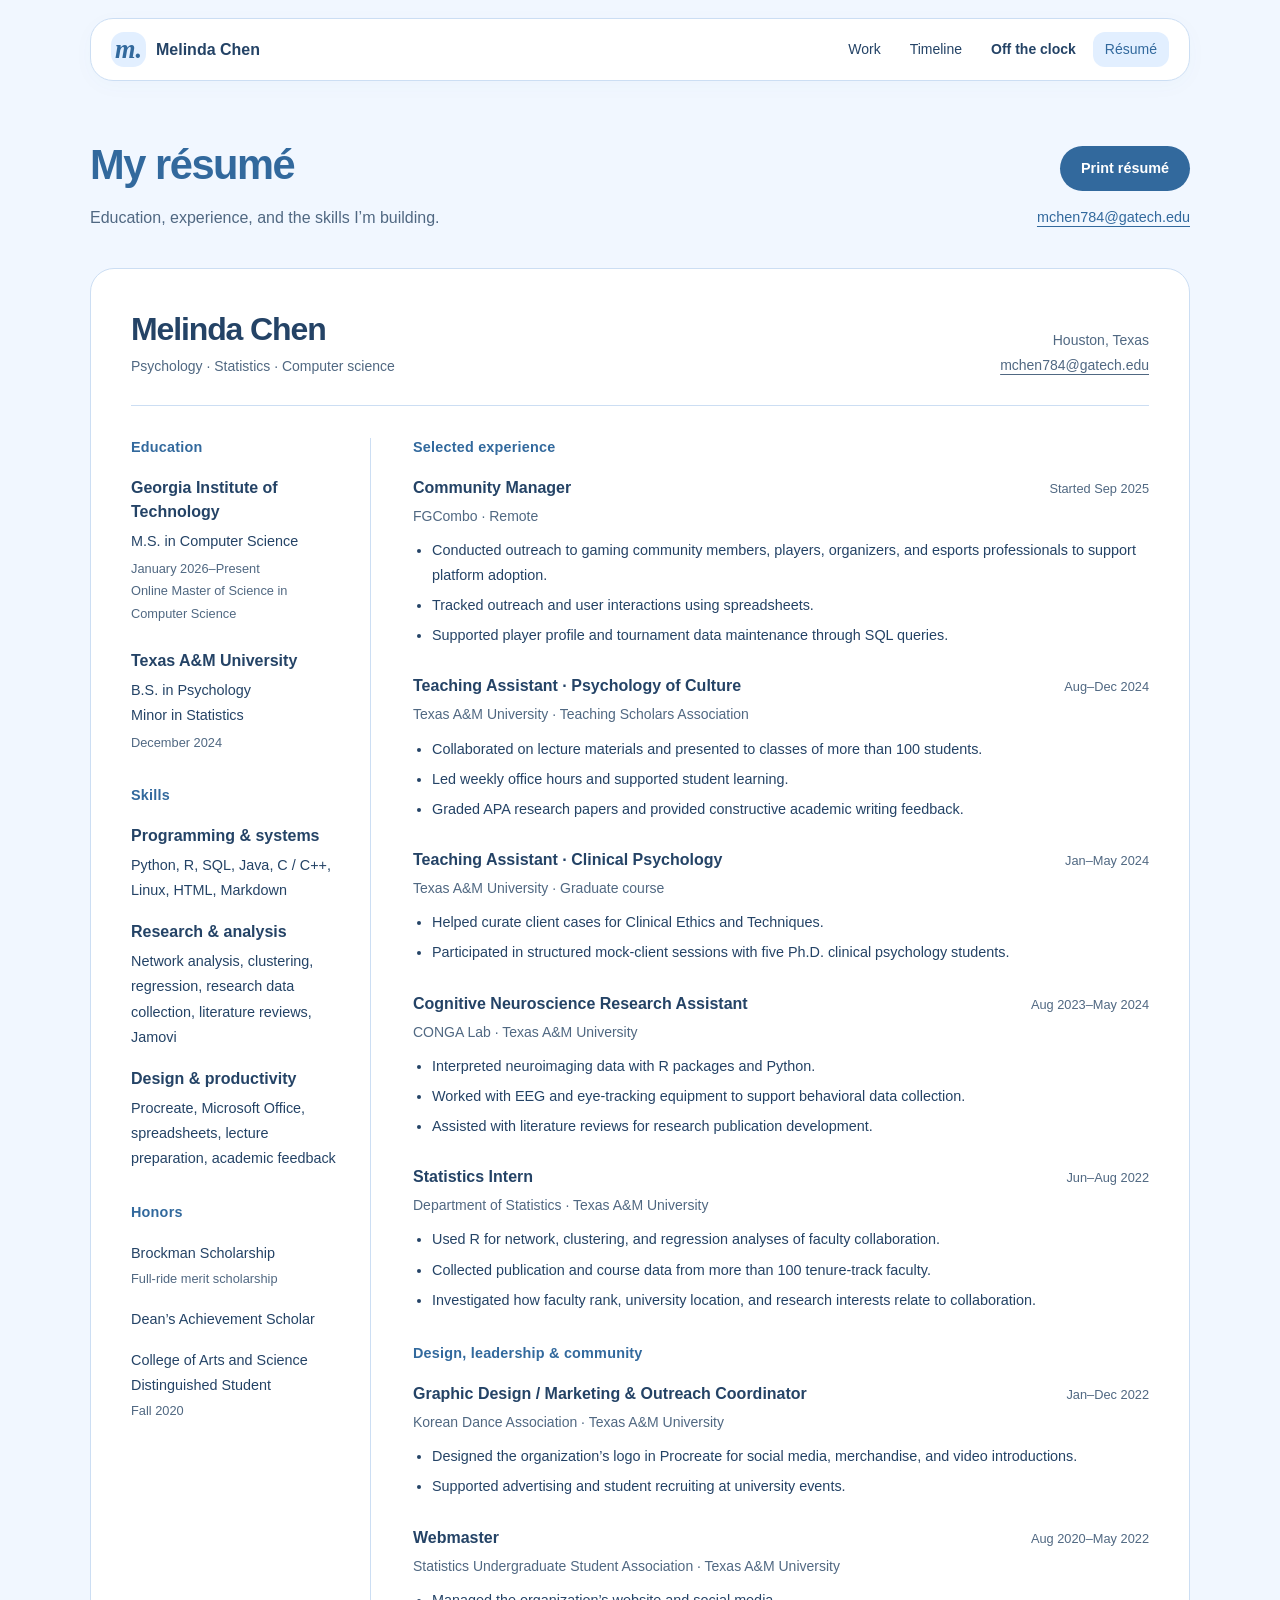
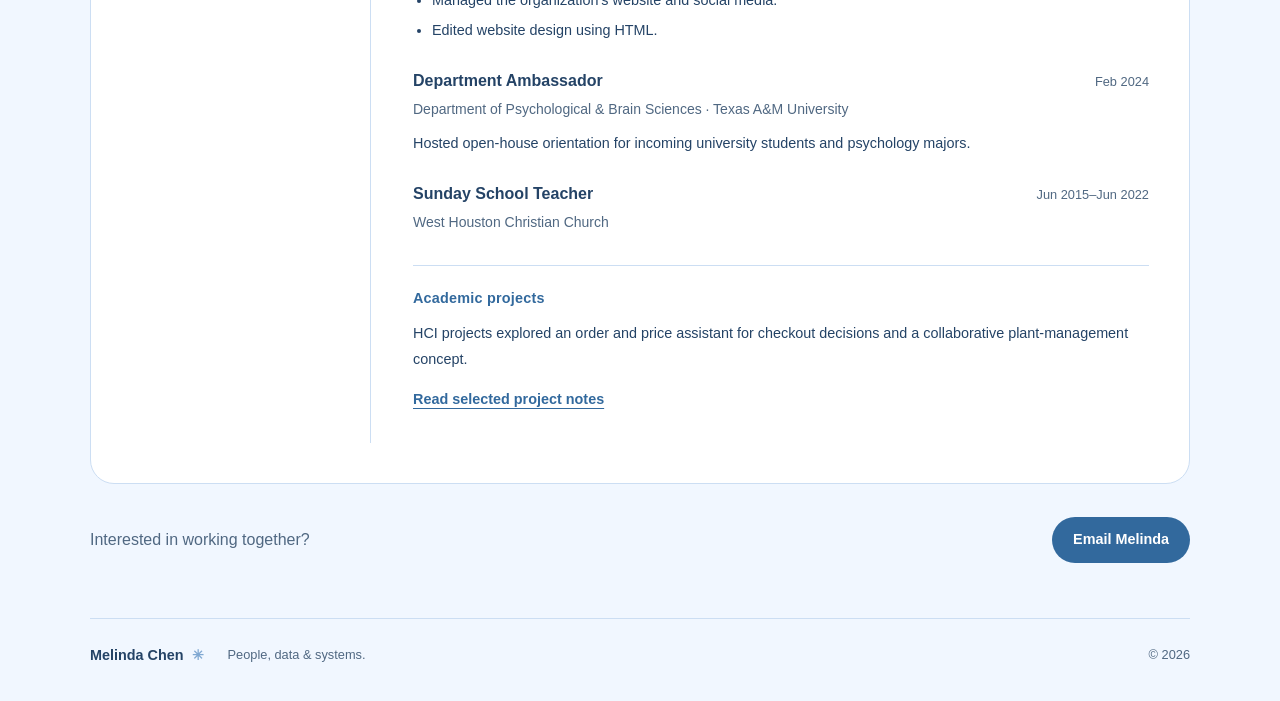
==== resume.html @ 86ce2ae4 "initial site design - resume, timeline, slideshow" ====
<!doctype html>
<html lang="en">
<head>
  <meta charset="utf-8">
  <meta name="viewport" content="width=device-width, initial-scale=1">
  <meta name="theme-color" content="#f1f7ff">
  <title>Résumé — Melinda Chen</title>
  <meta name="description" content="Education, skills, research, teaching, community, and design experience from Melinda Chen.">
  <meta property="og:title" content="Résumé — Melinda Chen">
  <meta property="og:description" content="Education, skills, research, teaching, community, and design experience from Melinda Chen.">
  <meta property="og:type" content="website">
  <link rel="icon" type="image/svg+xml" href="data:image/svg+xml,%3Csvg xmlns='http://www.w3.org/2000/svg' viewBox='0 0 64 64'%3E%3Crect width='64' height='64' rx='32' fill='%234f83bd'/%3E%3Cpath d='M15 44V20h5l12 17 12-17h5v24h-6V30L32 46 21 30v14z' fill='%23ffffff'/%3E%3C/svg%3E">
  <link rel="stylesheet" href="styles.css">
</head>
<body class="page-resume">
<a class="skip-link" href="#main">Skip to content</a>
<header class="site-header wrap"><a class="wordmark" href="index.html" aria-label="Melinda Chen, home"><span class="monogram" aria-hidden="true">m.</span><span>Melinda Chen</span></a><nav aria-label="Main navigation"><a href="index.html#work">Work</a><a href="index.html#timeline">Timeline</a><a href="index.html#off-the-clock">Off the clock</a><a href="resume.html" aria-current="page">Résumé</a></nav></header>
<main id="main">
<section class="page-intro wrap resume-intro" aria-labelledby="resume-title"><div><h1 id="resume-title">My résumé</h1><p class="page-description">Education, experience, and the skills I’m building.</p></div><div class="page-actions"><button type="button" class="button primary" data-print-resume>Print résumé</button><a class="text-link" href="mailto:mchen784@gatech.edu">mchen784@gatech.edu</a></div></section>
<div class="wrap resume-sheet"><header class="resume-document-heading"><div><h2>Melinda Chen</h2><p>Psychology · Statistics · Computer science</p></div><p>Houston, Texas<br><a href="mailto:mchen784@gatech.edu">mchen784@gatech.edu</a></p></header>
<div class="resume-grid"><aside class="resume-sidebar" aria-label="Education and qualifications">
<section aria-labelledby="resume-education"><h3 id="resume-education">Education</h3><div class="resume-school"><h4>Georgia Institute of Technology</h4><p>M.S. in Computer Science</p><p class="resume-muted">January 2026–Present<br>Online Master of Science in Computer Science</p></div><div class="resume-school"><h4>Texas A&amp;M University</h4><p>B.S. in Psychology<br>Minor in Statistics</p><p class="resume-muted">December 2024</p></div></section>
<section aria-labelledby="resume-skills"><h3 id="resume-skills">Skills</h3><h4>Programming &amp; systems</h4><p>Python, R, SQL, Java, C / C++, Linux, HTML, Markdown</p><h4>Research &amp; analysis</h4><p>Network analysis, clustering, regression, research data collection, literature reviews, Jamovi</p><h4>Design &amp; productivity</h4><p>Procreate, Microsoft Office, spreadsheets, lecture preparation, academic feedback</p></section>
<section aria-labelledby="resume-honors"><h3 id="resume-honors">Honors</h3><ul class="resume-plain-list"><li>Brockman Scholarship<span>Full-ride merit scholarship</span></li><li>Dean’s Achievement Scholar</li><li>College of Arts and Science Distinguished Student<span>Fall 2020</span></li></ul></section>
</aside><div class="resume-main">
<section aria-labelledby="resume-experience"><h3 id="resume-experience">Selected experience</h3>
<article class="resume-job"><div class="resume-job-heading"><h4>Community Manager</h4><span>Started Sep 2025</span></div><p class="resume-organization">FGCombo · Remote</p><ul><li>Conducted outreach to gaming community members, players, organizers, and esports professionals to support platform adoption.</li><li>Tracked outreach and user interactions using spreadsheets.</li><li>Supported player profile and tournament data maintenance through SQL queries.</li></ul></article>
<article class="resume-job"><div class="resume-job-heading"><h4>Teaching Assistant · Psychology of Culture</h4><span>Aug–Dec 2024</span></div><p class="resume-organization">Texas A&amp;M University · Teaching Scholars Association</p><ul><li>Collaborated on lecture materials and presented to classes of more than 100 students.</li><li>Led weekly office hours and supported student learning.</li><li>Graded APA research papers and provided constructive academic writing feedback.</li></ul></article>
<article class="resume-job"><div class="resume-job-heading"><h4>Teaching Assistant · Clinical Psychology</h4><span>Jan–May 2024</span></div><p class="resume-organization">Texas A&amp;M University · Graduate course</p><ul><li>Helped curate client cases for Clinical Ethics and Techniques.</li><li>Participated in structured mock-client sessions with five Ph.D. clinical psychology students.</li></ul></article>
<article class="resume-job"><div class="resume-job-heading"><h4>Cognitive Neuroscience Research Assistant</h4><span>Aug 2023–May 2024</span></div><p class="resume-organization">CONGA Lab · Texas A&amp;M University</p><ul><li>Interpreted neuroimaging data with R packages and Python.</li><li>Worked with EEG and eye-tracking equipment to support behavioral data collection.</li><li>Assisted with literature reviews for research publication development.</li></ul></article>
<article class="resume-job"><div class="resume-job-heading"><h4>Statistics Intern</h4><span>Jun–Aug 2022</span></div><p class="resume-organization">Department of Statistics · Texas A&amp;M University</p><ul><li>Used R for network, clustering, and regression analyses of faculty collaboration.</li><li>Collected publication and course data from more than 100 tenure-track faculty.</li><li>Investigated how faculty rank, university location, and research interests relate to collaboration.</li></ul></article>
</section>
<section aria-labelledby="resume-leadership"><h3 id="resume-leadership">Design, leadership &amp; community</h3>
<article class="resume-job"><div class="resume-job-heading"><h4>Graphic Design / Marketing &amp; Outreach Coordinator</h4><span>Jan–Dec 2022</span></div><p class="resume-organization">Korean Dance Association · Texas A&amp;M University</p><ul><li>Designed the organization’s logo in Procreate for social media, merchandise, and video introductions.</li><li>Supported advertising and student recruiting at university events.</li></ul></article>
<article class="resume-job"><div class="resume-job-heading"><h4>Webmaster</h4><span>Aug 2020–May 2022</span></div><p class="resume-organization">Statistics Undergraduate Student Association · Texas A&amp;M University</p><ul><li>Managed the organization’s website and social media.</li><li>Edited website design using HTML.</li></ul></article>
<article class="resume-job"><div class="resume-job-heading"><h4>Department Ambassador</h4><span>Feb 2024</span></div><p class="resume-organization">Department of Psychological &amp; Brain Sciences · Texas A&amp;M University</p><p>Hosted open-house orientation for incoming university students and psychology majors.</p></article>
<article class="resume-job"><div class="resume-job-heading"><h4>Sunday School Teacher</h4><span>Jun 2015–Jun 2022</span></div><p class="resume-organization">West Houston Christian Church</p></article>
</section>
<section class="resume-project-reference" aria-labelledby="resume-projects"><h3 id="resume-projects">Academic projects</h3><p>HCI projects explored an order and price assistant for checkout decisions and a collaborative plant-management concept.</p><a class="text-link" href="index.html#work">Read selected project notes</a></section>
</div></div></div>
<section class="page-bottom wrap"><p>Interested in working together?</p><a class="button primary" href="mailto:mchen784@gatech.edu">Email Melinda</a></section>
</main>
<footer class="site-footer wrap"><a class="footer-name" href="index.html">Melinda Chen<span aria-hidden="true"> ✳</span></a><p>People, data &amp; systems.</p><span>© 2026</span></footer>
<script src="site.js" defer></script>
</body>
</html>
---- styles.css ----
@charset "UTF-8";
:root{--paper:#f1f7ff;--white:#ffffff;--ink:#244366;--muted:#506882;--blue:#32699d;--blue-dark:#22527e;--soft:#e2efff;--line:#ccdef3;--serif:Georgia,'Times New Roman',serif;--sans:'Avenir Next','Trebuchet MS',Arial,sans-serif}
*{box-sizing:border-box}html{scroll-behavior:smooth;scroll-padding-top:110px}body{margin:0;background:var(--paper);color:var(--ink);font-family:var(--sans);font-size:1rem;line-height:1.7}a{color:inherit;text-decoration:none}button{font:inherit;color:inherit}a,button,summary{-webkit-tap-highlight-color:transparent}a:focus-visible,button:focus-visible,summary:focus-visible{outline:3px solid #32699d;outline-offset:5px}::selection{background:#cce2ff;color:#244366}h1,h2,h3,h4,p{margin-top:0}h1,h2,h3,h4{line-height:1.25}h1,h2{letter-spacing:-.035em}h2{font-size:2rem;font-weight:600;margin-bottom:0}h3{font-size:1.15rem}.wrap{max-width:1100px;width:calc(100% - 80px);margin-inline:auto}[hidden]{display:none!important}.sr-only{position:absolute;width:1px;height:1px;padding:0;margin:-1px;overflow:hidden;clip:rect(0,0,0,0);white-space:nowrap;border:0}.skip-link{position:absolute;top:-100px;left:1rem;background:var(--blue);color:white;padding:12px 18px;border-radius:12px;z-index:60}.skip-link:focus{top:10px}
.site-header{position:sticky;top:12px;z-index:30;margin-top:18px;display:flex;align-items:center;justify-content:space-between;gap:22px;background:var(--white);border:1px solid var(--line);border-radius:23px;padding:13px 20px;box-shadow:0 5px 22px #35659b07}.wordmark{display:flex;align-items:center;gap:10px;font-size:1rem;font-weight:600;white-space:nowrap}.monogram{display:grid;place-items:center;width:35px;height:35px;border-radius:13px;background:var(--soft);color:var(--blue);font-family:var(--serif);font-style:italic;font-size:1.65rem;line-height:1}.site-header nav{display:flex;align-items:center;gap:5px;flex-wrap:wrap}.site-header nav a{font-size:.875rem;padding:7px 12px;border-radius:12px;line-height:1.5}.site-header nav a:hover,.site-header nav a[aria-current='page']{background:var(--soft);color:var(--blue)}.site-header nav a[href$='#off-the-clock']{font-weight:600}
.hero{display:grid;grid-template-columns:1fr 1fr;gap:70px;align-items:center;padding-block:64px 58px}.eyebrow{font-size:.8rem;color:var(--blue);font-weight:600;letter-spacing:.04em;margin-bottom:20px}.intro-kicker{display:inline-block;background:var(--soft);border-radius:50px;padding:7px 14px}.hero h1{font-size:clamp(3.2rem,5.2vw,4.8rem);font-weight:600;line-height:1.12;margin-bottom:24px}.hero h1 em{font-family:var(--serif);font-weight:400;font-size:1.07em;color:var(--blue)}.hero-intro{max-width:470px;font-size:1.05rem;color:var(--muted);line-height:1.8;margin-bottom:27px}.button{display:inline-block;border:0;border-radius:50px;padding:12px 21px;line-height:1.5;font-size:.9rem;font-weight:600;cursor:pointer;transition:background .18s,transform .18s}.primary{background:var(--blue);color:white}.primary:hover{background:var(--blue-dark);transform:translateY(-1px)}.secondary{color:var(--blue);background:var(--white);border:1px solid var(--line);margin-left:9px}.secondary:hover{background:var(--soft)}.hero-meta{display:flex;gap:12px;flex-wrap:wrap;color:var(--muted);font-size:.8rem;margin:22px 0 0}.hero-art{margin:0;min-width:0;background:var(--white);border:1px solid var(--line);border-radius:26px;padding:24px 24px 17px;box-shadow:0 9px 24px #3c78ad07}.slideshow-title{font-size:1.8rem;color:var(--blue);font-weight:600;margin:0 0 20px;letter-spacing:-.035em}.slideshow-title::after{content:' ✦';font-size:1.05rem;color:#7da8d7;vertical-align:middle;margin-left:4px}.slide{margin:0}.art-frame{padding:0;background:var(--soft);border-radius:17px;overflow:hidden}.hero-art img{display:block;width:100%;height:auto;aspect-ratio:3/2;object-fit:cover}.slide-description{padding:19px 0 0;min-height:135px}.slide-kicker{color:var(--blue);font-size:.75rem;font-weight:600;letter-spacing:.035em;margin:0 0 5px}.hero-art .slide-title{font-family:var(--sans);font-size:1.25rem;font-weight:600;line-height:1.3;margin:0 0 8px}.slide-body{font-size:.95rem;line-height:1.7;color:var(--muted);margin:0}.slideshow-controls{display:flex;align-items:center;justify-content:space-between;gap:12px;margin-top:15px;padding-top:12px;border-top:1px solid var(--line)}.slide-dots{display:flex;gap:0}.slide-dot{display:grid;place-items:center;width:25px;height:34px;padding:0;border:0;background:transparent;cursor:pointer}.slide-dot::before{content:'';width:7px;height:7px;border-radius:50%;background:#b7cfe9}.slide-dot[aria-current='true']::before{width:10px;height:10px;background:var(--blue)}.slide-counter{color:var(--muted);font-size:.75rem;letter-spacing:.05em;font-variant-numeric:tabular-nums;white-space:nowrap}.slide-navigation{display:flex;gap:5px}.slide-navigation button{background:var(--soft);color:var(--blue);border:0;border-radius:50px;padding:8px 12px;font-size:.8rem;line-height:1.5;cursor:pointer}.slide-navigation button:hover{background:#d4e8ff}.slideshow-playback{text-align:right;margin-top:6px}.play-button{background:transparent;border:0;padding:7px 0;color:var(--muted);font-size:.75rem;cursor:pointer;text-decoration:underline;text-underline-offset:4px}.play-button:hover{color:var(--blue)}.slideshow-no-script{font-size:.875rem;color:var(--muted);margin:10px 0}
.section-heading{display:flex;justify-content:space-between;align-items:baseline;gap:25px;margin-bottom:27px}.section-heading>p{margin:0;color:var(--muted);font-size:.9rem}.work-section{padding-block:45px 66px;border-top:1px solid var(--line)}.project-grid{display:grid;grid-template-columns:repeat(3,minmax(0,1fr));gap:18px;align-items:start}.project{padding:23px;background:var(--white);border:1px solid var(--line);border-radius:21px;min-width:0}.project-top{display:flex;justify-content:space-between;align-items:center;gap:12px;margin-bottom:20px}.project-number{display:grid;place-items:center;min-width:32px;height:32px;color:var(--blue);background:var(--soft);border-radius:11px;font-size:.8rem;font-weight:600}.project-type{font-size:.75rem;color:var(--muted);line-height:1.5;text-align:right}.project h3{font-size:1.25rem;font-weight:600;margin-bottom:14px}.project-description{font-size:.95rem;color:var(--muted);line-height:1.75;margin-bottom:20px}.project-details{border-top:1px solid var(--line)}.project-details summary{display:flex;justify-content:space-between;align-items:center;gap:14px;list-style:none;cursor:pointer;font-size:.875rem;font-weight:600;color:var(--blue);padding-top:14px;line-height:1.5}.project-details summary::-webkit-details-marker{display:none}.project-details summary::after{content:'+';font-size:1.3rem;font-weight:400}.project-details[open] summary::after{content:'−'}.detail-content{padding-top:23px}.detail-content h4{font-size:.875rem;margin:0 0 7px}.detail-content p{font-size:.9rem;color:var(--muted);line-height:1.75;margin-bottom:19px}.detail-content .project-scope{font-size:.8rem;padding-top:13px;border-top:1px solid var(--line);margin-bottom:0}
.experience-section{padding-block:40px 60px}.work-timeline{list-style:none;margin:0;padding:0}.timeline-entry{display:grid;grid-template-columns:158px minmax(0,1fr);gap:35px;position:relative;padding-bottom:19px}.timeline-period{padding-top:16px}.timeline-year{display:inline-block;color:var(--blue);background:#dfedff;border-radius:50px;font-size:1rem;font-weight:600;line-height:1.5;padding:4px 14px}.timeline-period p{color:var(--muted);font-size:.8rem;line-height:1.7;margin:10px 0 0;max-width:150px}.timeline-role{position:relative;background:var(--white);border:1px solid var(--line);border-radius:18px;padding:20px 24px}.timeline-role::before{content:'';position:absolute;left:-19px;top:-1px;bottom:-20px;width:1px;background:#c7daf2}.timeline-role::after{content:'';position:absolute;left:-23px;top:27px;width:9px;height:9px;border-radius:50%;background:#6e9ed0;border:2px solid var(--paper)}.timeline-entry:last-child .timeline-role::before{bottom:calc(100% - 32px)}.timeline-role h3{font-size:1rem;font-weight:600;margin-bottom:5px}.timeline-organization{font-size:.8rem;color:var(--blue);margin-bottom:11px}.timeline-role>p:last-child{font-size:.95rem;color:var(--muted);line-height:1.7;margin:0;max-width:750px}
.contact-section{padding-block:30px 65px}.contact-grid{display:grid;grid-template-columns:1fr 1.5fr;gap:40px;background:var(--soft);border-radius:24px;padding:31px 35px}.contact-grid h2{color:var(--blue);font-size:1.8rem}.contact-grid>div>p{font-size:1rem;color:var(--muted);line-height:1.8;margin-bottom:20px}.email-text{display:block;color:var(--muted);font-size:.875rem;margin-top:13px;text-decoration:underline;text-underline-offset:4px}.email-text:hover{color:var(--blue)}.site-footer{display:flex;align-items:center;gap:24px;padding-block:24px 34px;border-top:1px solid var(--line);font-size:.8rem;color:var(--muted)}.footer-name{font-weight:600;color:var(--ink);font-size:.9rem}.footer-name span{color:#80a8d2;padding-left:4px}.site-footer p{margin:0;flex:1}.text-link{display:inline-block;font-size:.9rem;font-weight:600;color:var(--blue);text-decoration:underline;text-underline-offset:4px;margin-top:15px}.text-link:hover{color:var(--blue-dark)}
.page-intro{display:grid;grid-template-columns:1.2fr 1fr;align-items:end;gap:40px;padding-block:58px 35px}.page-intro h1{font-size:2.6rem;color:var(--blue);font-weight:600;margin-bottom:13px}.page-description{color:var(--muted);font-size:1rem;line-height:1.8;margin:0}.page-actions{text-align:right;justify-self:end;padding-bottom:3px}.page-actions .text-link{display:block;font-weight:400;margin-top:14px}.resume-sheet{padding:40px;background:var(--white);border:1px solid var(--line);border-radius:24px}.resume-document-heading{display:flex;align-items:end;justify-content:space-between;gap:30px;border-bottom:1px solid var(--line);padding-bottom:26px;margin-bottom:32px}.resume-document-heading h2{font-size:2rem;margin-bottom:6px}.resume-document-heading p{font-size:.875rem;color:var(--muted);margin:0}.resume-document-heading>p{text-align:right;line-height:1.8}.resume-document-heading a{text-decoration:underline;text-underline-offset:4px}.resume-grid{display:grid;grid-template-columns:240px minmax(0,1fr);gap:42px}.resume-grid section{margin-bottom:31px}.resume-grid h3{color:var(--blue);font-size:.9rem;font-weight:600;letter-spacing:.015em;margin-bottom:20px}.resume-grid h4{font-size:1rem;line-height:1.5;margin-bottom:5px;font-weight:600}.resume-sidebar{padding-right:25px;border-right:1px solid var(--line)}.resume-sidebar p{font-size:.9rem;line-height:1.75;margin-bottom:17px}.resume-school{margin-bottom:24px}.resume-school p{margin-bottom:4px}.resume-muted{color:var(--muted);font-size:.8rem!important}.resume-plain-list{list-style:none;margin:0;padding:0}.resume-plain-list li{font-size:.9rem;line-height:1.7;margin-bottom:17px}.resume-plain-list span{display:block;font-size:.8rem;color:var(--muted);margin-top:3px}.resume-job{margin-bottom:26px;break-inside:avoid}.resume-job-heading{display:flex;justify-content:space-between;gap:18px;align-items:baseline}.resume-job-heading h4{max-width:70%;margin:0}.resume-job-heading>span{font-size:.8rem;color:var(--muted);white-space:nowrap;text-align:right}.resume-organization{font-size:.875rem;color:var(--muted);margin:5px 0 10px;line-height:1.65}.resume-job ul{padding-left:19px;margin:0}.resume-job li{font-size:.9rem;line-height:1.75;margin-bottom:5px}.resume-job>p:not(.resume-organization),.resume-project-reference p{font-size:.9rem;line-height:1.75;margin-bottom:0}.resume-project-reference{border-top:1px solid var(--line);padding-top:23px}.resume-project-reference h3{margin-bottom:14px}.page-bottom{display:flex;align-items:center;justify-content:space-between;gap:25px;padding-block:33px 55px}.page-bottom p{margin:0;color:var(--muted)}
@media(max-width:1050px){.wrap{width:calc(100% - 56px)}.hero{gap:42px}.site-header{gap:14px;padding-inline:16px}.site-header nav a{padding:7px 9px}.project{padding:20px}.project-top{align-items:start}.project-type{max-width:120px}.resume-sheet{padding:30px}.resume-grid{grid-template-columns:205px minmax(0,1fr);gap:30px}.resume-sidebar{padding-right:20px}.resume-job-heading{display:block}.resume-job-heading h4{max-width:none}.resume-job-heading>span{display:block;text-align:left;margin-top:4px}}
@media(max-width:800px){html{scroll-padding-top:160px}.wrap{width:calc(100% - 40px)}.site-header{flex-wrap:wrap;justify-content:center;gap:10px;padding:13px 16px;margin-top:12px}.site-header nav{justify-content:center}.hero{grid-template-columns:1fr;gap:34px;padding-block:45px}.hero-copy{max-width:570px}.hero h1{font-size:3.7rem}.hero-intro{max-width:560px}.hero-art{width:100%;max-width:580px;justify-self:center}.slide-description{min-height:126px}.section-heading{align-items:center}.project-grid{grid-template-columns:1fr}.project{padding:24px}.project-top{align-items:center;margin-bottom:14px}.project-type{max-width:none}.project-description{margin-bottom:18px}.work-section{padding-block:36px 45px}.experience-section{padding-block:28px 44px}.timeline-entry{grid-template-columns:135px minmax(0,1fr);gap:30px}.timeline-role{padding:19px 21px}.timeline-role::before{left:-17px}.timeline-role::after{left:-21px}.contact-grid{grid-template-columns:1fr;gap:17px;padding:28px}.contact-section{padding-bottom:44px}.resume-grid{grid-template-columns:1fr;gap:20px}.resume-sidebar{display:grid;grid-template-columns:1fr 1fr;gap:20px 30px;border-right:0;border-bottom:1px solid var(--line);padding:0 0 5px}.resume-sidebar section{margin-bottom:20px}.resume-sidebar section:last-child{grid-column:1/-1}.resume-plain-list{display:flex;flex-wrap:wrap;gap:15px 30px}.resume-plain-list li{max-width:220px}.page-intro{padding-block:40px 28px;grid-template-columns:1fr;gap:21px}.page-actions{justify-self:start;text-align:left}.page-actions .text-link{margin-top:12px}.resume-document-heading{align-items:start}}
@media(max-width:540px){html{scroll-padding-top:165px}.wrap{width:calc(100% - 28px)}.site-header{top:8px;padding:12px;gap:8px;border-radius:20px}.wordmark{font-size:.95rem}.monogram{width:30px;height:30px;font-size:1.45rem;border-radius:11px}.site-header nav{gap:0;width:100%;justify-content:space-between}.site-header nav a{font-size:.8rem;padding:7px 7px;white-space:nowrap}.hero{padding-block:33px;gap:29px}.hero h1{font-size:3.25rem}.intro-kicker{font-size:.8rem;padding:6px 12px}.hero-intro{font-size:1rem}.hero-meta{font-size:.75rem;gap:9px}.button{padding:11px 18px;font-size:.875rem}.secondary{margin-left:6px}.hero-art{padding:20px 18px 13px;border-radius:23px}.slideshow-title{font-size:1.7rem;margin-bottom:17px}.slide-description{min-height:150px;padding-top:17px}.slide-body{font-size:1rem;line-height:1.7}.slideshow-controls{gap:8px;margin-top:10px}.slide-dot{width:23px;height:40px}.slide-navigation{gap:4px}.slide-navigation button{font-size:.8rem;padding:8px 11px;min-height:40px}.play-button{font-size:.8rem}.section-heading{display:block;margin-bottom:22px}h2{font-size:1.75rem}.section-heading>p{margin-top:8px;font-size:.9rem}.project{padding:22px;border-radius:19px}.project-description,.detail-content p{font-size:1rem}.project h3{font-size:1.3rem}.timeline-entry{grid-template-columns:1fr;gap:10px;padding-left:21px;padding-bottom:22px}.timeline-period{display:flex;align-items:center;gap:11px;flex-wrap:wrap;padding:0}.timeline-year{font-size:.9rem;padding:3px 12px}.timeline-period p{margin:0;max-width:none;font-size:.8rem}.timeline-role{padding:19px}.timeline-role::before,.timeline-role::after{display:none}.timeline-entry::before{content:'';position:absolute;left:3px;top:13px;bottom:-13px;width:1px;background:#bfd6f0}.timeline-entry::after{content:'';position:absolute;left:0;top:12px;width:7px;height:7px;background:#709fd0;border-radius:50%}.timeline-entry:last-child::before{bottom:calc(100% - 15px)}.timeline-role h3{font-size:1rem}.timeline-organization{font-size:.8rem}.timeline-role>p:last-child{font-size:1rem}.contact-grid{padding:25px;border-radius:21px}.contact-grid h2{font-size:1.7rem}.site-footer{flex-wrap:wrap;gap:8px 18px;padding-block:21px 27px}.site-footer p{flex:auto;width:100%;order:3}.site-footer>span{margin-left:auto}.page-intro h1{font-size:2.25rem}.resume-sheet{padding:24px 20px;border-radius:21px}.resume-document-heading{display:block;padding-bottom:22px;margin-bottom:25px}.resume-document-heading h2{font-size:1.8rem}.resume-document-heading>p{text-align:left;margin-top:15px;font-size:.875rem}.resume-sidebar{grid-template-columns:1fr;gap:3px}.resume-plain-list{display:block}.resume-plain-list li{max-width:none}.resume-sidebar p,.resume-job li,.resume-job>p:not(.resume-organization),.resume-project-reference p{font-size:1rem}.resume-grid h4{font-size:1.05rem}.resume-job-heading>span{font-size:.875rem}.resume-muted{font-size:.875rem!important}.resume-plain-list li{font-size:1rem}.resume-plain-list span{font-size:.875rem}.page-bottom{display:block;padding-block:30px 43px}.page-bottom p{margin-bottom:15px}}
@media(prefers-reduced-motion:reduce){html{scroll-behavior:auto}.button{transition:none}.primary:hover{transform:none}}
@media print{@page{margin:14mm}body{background:white;color:#222}.wrap{width:100%}.site-header{position:static;box-shadow:none;border:0}.site-header nav,.button,.hero-art,.contact-section{display:none}.hero{display:block;padding:20px 0}.hero h1{font-size:30pt}.work-section,.experience-section{padding-block:24px}.project-grid{display:block}.project{break-inside:avoid;border:0;padding:15px 0;border-radius:0}.project-details{display:none}.timeline-entry{grid-template-columns:130px 1fr;gap:20px;break-inside:avoid;padding-bottom:14px}.timeline-period{padding-top:10px}.timeline-role{border:0;padding:10px 0}.timeline-role::before,.timeline-role::after,.timeline-entry::before,.timeline-entry::after{display:none}.timeline-year{background:none;padding:0}.site-footer{padding-block:15px}.page-resume .site-header,.page-resume .site-footer,.page-resume .resume-intro,.page-resume .page-bottom{display:none}.page-resume .resume-sheet{border:0;padding:0;width:100%;border-radius:0;background:white}.page-resume .resume-document-heading{display:flex;padding-bottom:15px;margin-bottom:18px}.page-resume .resume-document-heading h2{font-size:23pt}.page-resume .resume-document-heading p{font-size:9pt;margin:0}.page-resume .resume-grid{display:grid;grid-template-columns:29% minmax(0,1fr);gap:25px}.page-resume .resume-sidebar{display:block;border-right:1px solid #ddd;border-bottom:0;padding-right:18px}.page-resume .resume-grid section{margin-bottom:20px}.page-resume .resume-grid h3{font-size:9pt;margin-bottom:12px}.page-resume .resume-grid h4{font-size:10pt}.page-resume .resume-sidebar p,.page-resume .resume-job li,.page-resume .resume-plain-list li,.page-resume .resume-project-reference p,.page-resume .resume-job>p:not(.resume-organization){font-size:9pt;line-height:1.5}.page-resume .resume-job-heading{display:block}.page-resume .resume-job-heading>span,.page-resume .resume-muted,.page-resume .resume-organization,.page-resume .resume-plain-list span{font-size:8pt!important}.page-resume .resume-job{margin-bottom:17px;break-inside:avoid}.page-resume .resume-school{margin-bottom:18px}.page-resume .resume-plain-list{display:block}.page-resume .resume-plain-list li{margin-bottom:10px}.page-resume .resume-project-reference .text-link{display:none}}
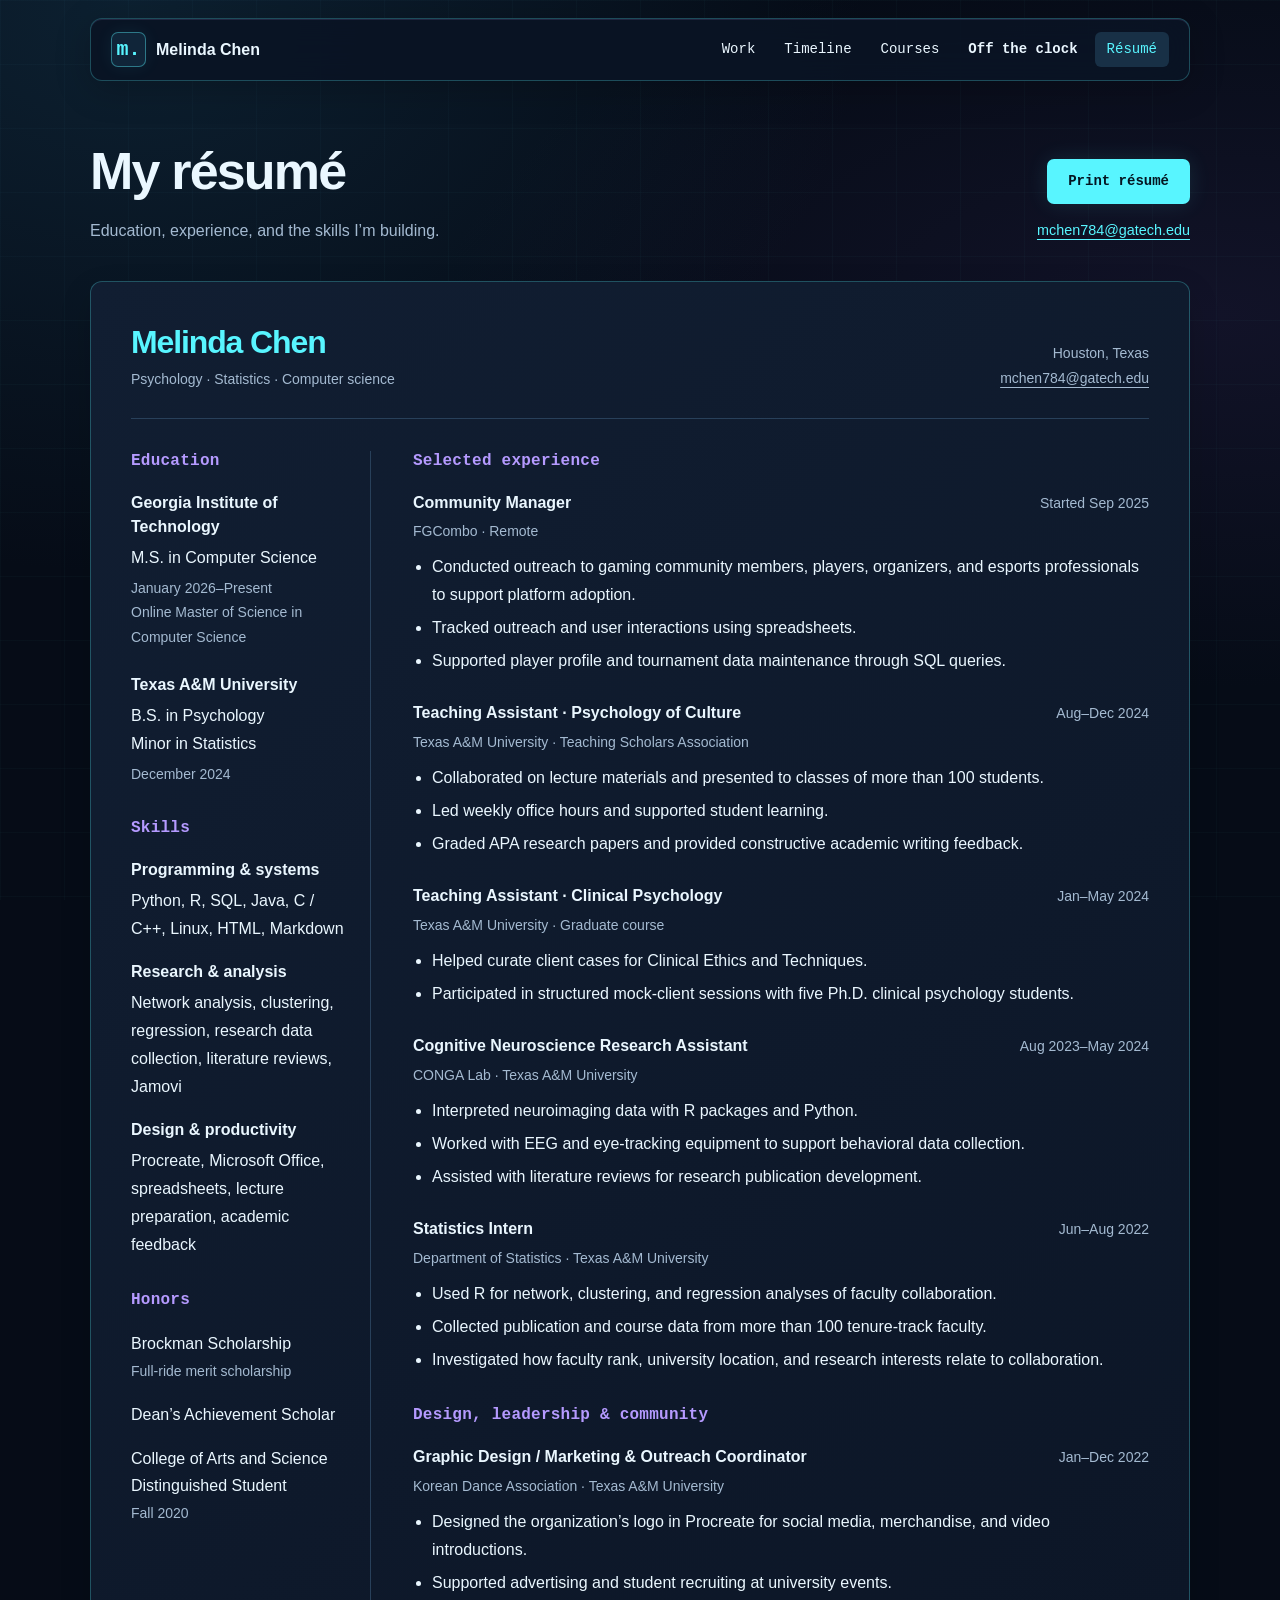
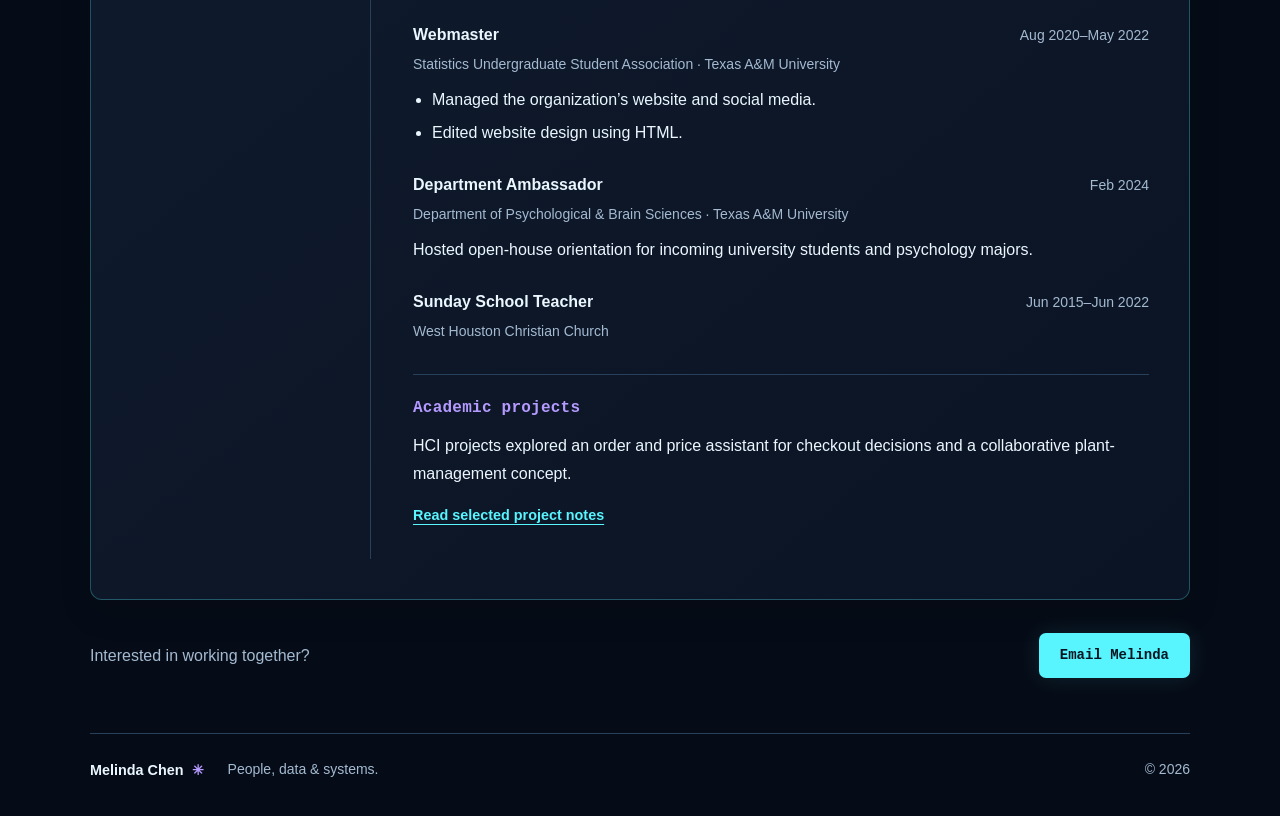
==== commit e041b774: "first commit" ====
--- a/resume.html
+++ b/resume.html
@@ -3,18 +3,18 @@
 <head>
   <meta charset="utf-8">
   <meta name="viewport" content="width=device-width, initial-scale=1">
-  <meta name="theme-color" content="#f1f7ff">
+  <meta name="theme-color" content="#060c17">
   <title>Résumé — Melinda Chen</title>
   <meta name="description" content="Education, skills, research, teaching, community, and design experience from Melinda Chen.">
   <meta property="og:title" content="Résumé — Melinda Chen">
   <meta property="og:description" content="Education, skills, research, teaching, community, and design experience from Melinda Chen.">
   <meta property="og:type" content="website">
-  <link rel="icon" type="image/svg+xml" href="data:image/svg+xml,%3Csvg xmlns='http://www.w3.org/2000/svg' viewBox='0 0 64 64'%3E%3Crect width='64' height='64' rx='32' fill='%234f83bd'/%3E%3Cpath d='M15 44V20h5l12 17 12-17h5v24h-6V30L32 46 21 30v14z' fill='%23ffffff'/%3E%3C/svg%3E">
+  <link rel="icon" type="image/svg+xml" href="data:image/svg+xml,%3Csvg xmlns='http://www.w3.org/2000/svg' viewBox='0 0 64 64'%3E%3Crect width='64' height='64' rx='32' fill='%23060c17'/%3E%3Cpath d='M15 44V20h5l12 17 12-17h5v24h-6V30L32 46 21 30v14z' fill='%2358f5ff'/%3E%3C/svg%3E">
   <link rel="stylesheet" href="styles.css">
 </head>
 <body class="page-resume">
 <a class="skip-link" href="#main">Skip to content</a>
-<header class="site-header wrap"><a class="wordmark" href="index.html" aria-label="Melinda Chen, home"><span class="monogram" aria-hidden="true">m.</span><span>Melinda Chen</span></a><nav aria-label="Main navigation"><a href="index.html#work">Work</a><a href="index.html#timeline">Timeline</a><a href="index.html#off-the-clock">Off the clock</a><a href="resume.html" aria-current="page">Résumé</a></nav></header>
+<header class="site-header wrap"><a class="wordmark" href="index.html" aria-label="Melinda Chen, home"><span class="monogram" aria-hidden="true">m.</span><span>Melinda Chen</span></a><nav aria-label="Main navigation"><a href="index.html#work">Work</a><a href="index.html#timeline">Timeline</a><a href="index.html#courses">Courses</a><a href="index.html#off-the-clock">Off the clock</a><a href="resume.html" aria-current="page">Résumé</a></nav></header>
 <main id="main">
 <section class="page-intro wrap resume-intro" aria-labelledby="resume-title"><div><h1 id="resume-title">My résumé</h1><p class="page-description">Education, experience, and the skills I’m building.</p></div><div class="page-actions"><button type="button" class="button primary" data-print-resume>Print résumé</button><a class="text-link" href="mailto:mchen784@gatech.edu">mchen784@gatech.edu</a></div></section>
 <div class="wrap resume-sheet"><header class="resume-document-heading"><div><h2>Melinda Chen</h2><p>Psychology · Statistics · Computer science</p></div><p>Houston, Texas<br><a href="mailto:mchen784@gatech.edu">mchen784@gatech.edu</a></p></header>
--- a/styles.css
+++ b/styles.css
@@ -12,3 +12,640 @@
 @media(max-width:540px){html{scroll-padding-top:165px}.wrap{width:calc(100% - 28px)}.site-header{top:8px;padding:12px;gap:8px;border-radius:20px}.wordmark{font-size:.95rem}.monogram{width:30px;height:30px;font-size:1.45rem;border-radius:11px}.site-header nav{gap:0;width:100%;justify-content:space-between}.site-header nav a{font-size:.8rem;padding:7px 7px;white-space:nowrap}.hero{padding-block:33px;gap:29px}.hero h1{font-size:3.25rem}.intro-kicker{font-size:.8rem;padding:6px 12px}.hero-intro{font-size:1rem}.hero-meta{font-size:.75rem;gap:9px}.button{padding:11px 18px;font-size:.875rem}.secondary{margin-left:6px}.hero-art{padding:20px 18px 13px;border-radius:23px}.slideshow-title{font-size:1.7rem;margin-bottom:17px}.slide-description{min-height:150px;padding-top:17px}.slide-body{font-size:1rem;line-height:1.7}.slideshow-controls{gap:8px;margin-top:10px}.slide-dot{width:23px;height:40px}.slide-navigation{gap:4px}.slide-navigation button{font-size:.8rem;padding:8px 11px;min-height:40px}.play-button{font-size:.8rem}.section-heading{display:block;margin-bottom:22px}h2{font-size:1.75rem}.section-heading>p{margin-top:8px;font-size:.9rem}.project{padding:22px;border-radius:19px}.project-description,.detail-content p{font-size:1rem}.project h3{font-size:1.3rem}.timeline-entry{grid-template-columns:1fr;gap:10px;padding-left:21px;padding-bottom:22px}.timeline-period{display:flex;align-items:center;gap:11px;flex-wrap:wrap;padding:0}.timeline-year{font-size:.9rem;padding:3px 12px}.timeline-period p{margin:0;max-width:none;font-size:.8rem}.timeline-role{padding:19px}.timeline-role::before,.timeline-role::after{display:none}.timeline-entry::before{content:'';position:absolute;left:3px;top:13px;bottom:-13px;width:1px;background:#bfd6f0}.timeline-entry::after{content:'';position:absolute;left:0;top:12px;width:7px;height:7px;background:#709fd0;border-radius:50%}.timeline-entry:last-child::before{bottom:calc(100% - 15px)}.timeline-role h3{font-size:1rem}.timeline-organization{font-size:.8rem}.timeline-role>p:last-child{font-size:1rem}.contact-grid{padding:25px;border-radius:21px}.contact-grid h2{font-size:1.7rem}.site-footer{flex-wrap:wrap;gap:8px 18px;padding-block:21px 27px}.site-footer p{flex:auto;width:100%;order:3}.site-footer>span{margin-left:auto}.page-intro h1{font-size:2.25rem}.resume-sheet{padding:24px 20px;border-radius:21px}.resume-document-heading{display:block;padding-bottom:22px;margin-bottom:25px}.resume-document-heading h2{font-size:1.8rem}.resume-document-heading>p{text-align:left;margin-top:15px;font-size:.875rem}.resume-sidebar{grid-template-columns:1fr;gap:3px}.resume-plain-list{display:block}.resume-plain-list li{max-width:none}.resume-sidebar p,.resume-job li,.resume-job>p:not(.resume-organization),.resume-project-reference p{font-size:1rem}.resume-grid h4{font-size:1.05rem}.resume-job-heading>span{font-size:.875rem}.resume-muted{font-size:.875rem!important}.resume-plain-list li{font-size:1rem}.resume-plain-list span{font-size:.875rem}.page-bottom{display:block;padding-block:30px 43px}.page-bottom p{margin-bottom:15px}}
 @media(prefers-reduced-motion:reduce){html{scroll-behavior:auto}.button{transition:none}.primary:hover{transform:none}}
 @media print{@page{margin:14mm}body{background:white;color:#222}.wrap{width:100%}.site-header{position:static;box-shadow:none;border:0}.site-header nav,.button,.hero-art,.contact-section{display:none}.hero{display:block;padding:20px 0}.hero h1{font-size:30pt}.work-section,.experience-section{padding-block:24px}.project-grid{display:block}.project{break-inside:avoid;border:0;padding:15px 0;border-radius:0}.project-details{display:none}.timeline-entry{grid-template-columns:130px 1fr;gap:20px;break-inside:avoid;padding-bottom:14px}.timeline-period{padding-top:10px}.timeline-role{border:0;padding:10px 0}.timeline-role::before,.timeline-role::after,.timeline-entry::before,.timeline-entry::after{display:none}.timeline-year{background:none;padding:0}.site-footer{padding-block:15px}.page-resume .site-header,.page-resume .site-footer,.page-resume .resume-intro,.page-resume .page-bottom{display:none}.page-resume .resume-sheet{border:0;padding:0;width:100%;border-radius:0;background:white}.page-resume .resume-document-heading{display:flex;padding-bottom:15px;margin-bottom:18px}.page-resume .resume-document-heading h2{font-size:23pt}.page-resume .resume-document-heading p{font-size:9pt;margin:0}.page-resume .resume-grid{display:grid;grid-template-columns:29% minmax(0,1fr);gap:25px}.page-resume .resume-sidebar{display:block;border-right:1px solid #ddd;border-bottom:0;padding-right:18px}.page-resume .resume-grid section{margin-bottom:20px}.page-resume .resume-grid h3{font-size:9pt;margin-bottom:12px}.page-resume .resume-grid h4{font-size:10pt}.page-resume .resume-sidebar p,.page-resume .resume-job li,.page-resume .resume-plain-list li,.page-resume .resume-project-reference p,.page-resume .resume-job>p:not(.resume-organization){font-size:9pt;line-height:1.5}.page-resume .resume-job-heading{display:block}.page-resume .resume-job-heading>span,.page-resume .resume-muted,.page-resume .resume-organization,.page-resume .resume-plain-list span{font-size:8pt!important}.page-resume .resume-job{margin-bottom:17px;break-inside:avoid}.page-resume .resume-school{margin-bottom:18px}.page-resume .resume-plain-list{display:block}.page-resume .resume-plain-list li{margin-bottom:10px}.page-resume .resume-project-reference .text-link{display:none}}
+
+
+/* Cyber portfolio theme. Screen-only colors preserve the clean printed résumé. */
+@media screen {
+  :root {
+    --paper: #060c17;
+    --white: #0e192b;
+    --ink: #eaf7ff;
+    --muted: #a4bad1;
+    --blue: #58f5ff;
+    --blue-dark: #b6fbff;
+    --soft: #132a3c;
+    --line: #28405a;
+    --violet: #b59aff;
+    --sans: -apple-system, BlinkMacSystemFont, 'Segoe UI', sans-serif;
+    --mono: ui-monospace, 'SFMono-Regular', Menlo, Consolas, monospace;
+  }
+  body {
+    background-color: var(--paper);
+    background-image:
+      linear-gradient(#58f5ff06 1px, transparent 1px),
+      linear-gradient(90deg, #58f5ff06 1px, transparent 1px),
+      radial-gradient(ellipse at 10% 0%, #12324788, transparent 45%),
+      radial-gradient(ellipse at 95% 35%, #241d4266, transparent 45%);
+    background-size: 64px 64px, 64px 64px, 100% 100%, 100% 100%;
+    background-attachment: fixed;
+  }
+  ::selection { background: #58f5ff; color: #060c17; }
+  a:focus-visible, button:focus-visible, summary:focus-visible { outline-color: var(--blue); }
+  .skip-link { color: var(--paper); border-radius: 6px; }
+  .site-header {
+    background: #0a1424ed; backdrop-filter: blur(18px);
+    border-color: #58f5ff40; border-radius: 12px;
+    box-shadow: 0 8px 35px #00000035, inset 0 1px 0 #b59aff22;
+  }
+  .wordmark { font-weight: 650; }
+  .monogram {
+    font-family: var(--mono); font-style: normal; font-size: 1.25rem;
+    border: 1px solid #58f5ff66; border-radius: 7px; background: #102539;
+    box-shadow: 0 0 18px #58f5ff12;
+  }
+  .site-header nav a { font-family: var(--mono); font-size: .875rem; border-radius: 6px; }
+  .site-header nav a:hover, .site-header nav a[aria-current='page'] { background: #183046; }
+  .eyebrow, .hero-meta, .project-top, .timeline-year, .timeline-period,
+  .slide-counter, .slide-navigation, .learning-topics, .resume-grid h3 {
+    font-family: var(--mono);
+  }
+  .eyebrow { font-size: .875rem; letter-spacing: .075em; }
+  .intro-kicker { border: 1px solid #58f5ff4d; border-radius: 5px; background: #102539; }
+  .hero h1 { font-weight: 700; letter-spacing: -.055em; }
+  .hero h1 em {
+    font-family: var(--sans); font-style: normal; font-weight: 700;
+    color: var(--blue); background: linear-gradient(110deg, #58f5ff 15%, #b59aff 90%);
+    -webkit-background-clip: text; background-clip: text; -webkit-text-fill-color: transparent;
+  }
+  .hero-meta { font-size: .875rem; }
+  .hero-meta span { color: var(--violet); }
+  .button { border-radius: 7px; font-family: var(--mono); font-size: .875rem; }
+  .primary { color: #041521; background: var(--blue); box-shadow: 0 0 22px #58f5ff1c; }
+  .primary:hover { background: #b6fbff; box-shadow: 0 0 30px #58f5ff33; }
+  .secondary { background: #101e32; border-color: #58f5ff55; }
+  .secondary:hover { background: #173349; }
+  .hero-art, .project, .timeline-role, .resume-sheet {
+    border-radius: 12px;
+    background: linear-gradient(140deg, #111e32, #0b1424);
+    box-shadow: 0 12px 32px #00000024;
+  }
+  .hero-art { border-color: #b59aff59; }
+  .slideshow-title { font-family: var(--mono); font-size: 1.4rem; letter-spacing: -.025em; }
+  .slideshow-title::after { color: var(--violet); }
+  .art-frame { border: 1px solid #28405a; border-radius: 7px; }
+  .slide-body, .project-description, .detail-content p, .timeline-role>p:last-child { font-size: 1rem; }
+  .slide-counter, .play-button, .project-type, .timeline-period p, .timeline-organization,
+  .detail-content .project-scope { font-size: .875rem; }
+  .slide-dot::before { background: #50627c; }
+  .slide-dot[aria-current='true']::before { background: var(--blue); box-shadow: 0 0 9px #58f5ff80; }
+  .slide-navigation button { border: 1px solid #31516a; border-radius: 6px; font-size: .875rem; }
+  .slide-navigation button:hover { background: #1b3c52; }
+  .section-heading h2 { font-size: clamp(1.7rem, 3vw, 2.1rem); font-weight: 650; }
+  .section-heading>p { font-size: 1rem; }
+  .work-section { border-top-color: #58f5ff33; }
+  .project { position: relative; border-top: 2px solid var(--blue); transition: border-color 180ms ease, box-shadow 180ms ease; }
+  .project:hover { border-color: #58f5ff80; box-shadow: 0 10px 35px #58f5ff0e; }
+  .project-green { border-top-color: var(--violet); }
+  .project-yellow { border-top-color: #91b6ff; }
+  .project-number { border: 1px solid #58f5ff40; border-radius: 5px; font-weight: 500; font-size: .875rem; }
+  .project-green .project-number { color: var(--violet); background: #251f3e; border-color: #b59aff44; }
+  .project-yellow .project-number { color: #b5ceff; background: #192744; border-color: #91b6ff44; }
+  .project h3 { font-size: 1.3rem; }
+  .detail-content h4 { font-size: 1rem; }
+  .timeline-year { background: #102d3b; border: 1px solid #58f5ff40; border-radius: 5px; }
+  .timeline-role::before, .timeline-entry::before { background: var(--line); }
+  .timeline-role::after, .timeline-entry::after { background: var(--blue); box-shadow: 0 0 12px #58f5ff66; }
+  .timeline-organization { color: var(--violet); }
+  .learning-section {
+    display: grid; grid-template-columns: 240px minmax(0, 1fr); gap: 42px;
+    margin-block: 10px 50px; padding: 36px;
+    background: linear-gradient(130deg, #111e32, #17162d);
+    border: 1px solid #b59aff44; border-radius: 12px;
+  }
+  .learning-label .eyebrow { color: var(--violet); margin-bottom: 22px; }
+  .chapter-number { font: 500 5rem/1 var(--mono); color: #b59aff; opacity: .6; }
+  .learning-section h2 { margin-bottom: 20px; }
+  .learning-section>div>p { color: var(--muted); font-size: 1rem; }
+  .learning-topics { display: flex; flex-wrap: wrap; gap: 9px; }
+  .learning-topics span { padding: 6px 10px; background: #21233a; color: #d2c4ff; border: 1px solid #b59aff33; border-radius: 5px; font-size: .875rem; }
+  .contact-grid { border: 1px solid #58f5ff44; border-radius: 12px; background: linear-gradient(130deg, #0c2737, #151b33); }
+  .footer-name span { color: var(--violet); }
+  .site-footer { font-size: .875rem; }
+  .page-intro h1 { color: var(--ink); font-size: clamp(2.25rem, 5vw, 3.25rem); font-weight: 700; }
+  .resume-sheet { border-color: #58f5ff44; }
+  .resume-document-heading h2 { color: var(--blue); }
+  .resume-grid h3 { color: var(--violet); font-size: 1rem; }
+  .resume-sidebar p, .resume-job li, .resume-plain-list li,
+  .resume-job>p:not(.resume-organization), .resume-project-reference p { font-size: 1rem; }
+  .resume-organization, .resume-muted, .resume-plain-list span, .resume-job-heading>span { font-size: .875rem !important; }
+  @media (max-width: 800px) {
+    .learning-section { grid-template-columns: 1fr; gap: 20px; padding: 28px; }
+    .learning-label { display: flex; justify-content: space-between; align-items: center; }
+    .learning-label .eyebrow { margin-bottom: 0; }
+    .chapter-number { font-size: 2.5rem; }
+  }
+  @media (max-width: 540px) {
+    html { scroll-padding-top: 185px; }
+    .site-header { border-radius: 10px; }
+    .site-header nav { display: grid; grid-template-columns: 1fr 1fr; width: 100%; gap: 3px; }
+    .site-header nav a { text-align: center; font-size: .875rem; padding: 7px 9px; }
+    .hero-art, .project, .timeline-role, .resume-sheet, .contact-grid { border-radius: 10px; }
+    .slideshow-title { font-size: 1.3rem; }
+    .slide-navigation { flex-wrap: wrap; justify-content: end; }
+    .slide-navigation button { font-size: .875rem; }
+    .learning-section { padding: 24px 20px; }
+    .hero-meta { font-family: var(--sans); }
+  }
+  @media (prefers-reduced-motion: reduce) { .project { transition: none; } }
+}
+
+/* Alternating timeline: central scroll-fill rail and quiet sideways reveals. */
+.timeline-track { position: relative; }
+.timeline-track .work-timeline { margin: 0; padding: 0; list-style: none; }
+.timeline-rail {
+  position: absolute; top: 0; bottom: 0; left: 50%; width: 2px;
+  transform: translateX(-1px); background: var(--line); pointer-events: none;
+}
+.timeline-fill {
+  position: absolute; inset: 0; background: var(--blue);
+  transform: scaleY(1); transform-origin: top;
+  box-shadow: 0 0 12px #58f5ff33;
+}
+.timeline-track .timeline-entry {
+  display: block; position: relative; width: calc(50% - 40px);
+  margin-bottom: 3.2rem; padding: 0;
+}
+.timeline-track .timeline-entry:last-child { margin-bottom: 0; padding-bottom: 18px; }
+.timeline-track .timeline-entry::before, .timeline-track .timeline-entry::after { content: none; }
+.timeline-track .timeline-left { margin-right: auto; text-align: right; }
+.timeline-track .timeline-right { margin-left: auto; text-align: left; }
+.timeline-dot {
+  position: absolute; top: 6px; width: 12px; height: 12px;
+  border: 2px solid var(--blue); border-radius: 50%; background: var(--paper);
+  z-index: 1; pointer-events: none;
+  transition: opacity 700ms ease, background 300ms ease, transform 300ms ease, box-shadow 300ms ease;
+}
+.timeline-left .timeline-dot { right: -46px; }
+.timeline-right .timeline-dot { left: -46px; }
+.timeline-date {
+  margin: 0 0 7px; color: var(--blue); font-family: var(--mono, var(--sans));
+  font-size: .875rem; font-weight: 500; line-height: 1.6;
+  letter-spacing: .045em; text-transform: uppercase;
+}
+.timeline-company { margin: 0 0 7px; font-size: 1.25rem; font-weight: 600; line-height: 1.4; color: var(--ink); }
+.timeline-job { margin: 0 0 14px; color: var(--violet, var(--muted)); font-size: 1rem; font-style: italic; line-height: 1.6; }
+.timeline-summary { margin: 0; color: var(--muted); font-size: 1rem; line-height: 1.8; }
+@media screen and (prefers-reduced-motion: no-preference) {
+  .timeline-motion .timeline-fill {
+    transform: scaleY(var(--timeline-progress, 0));
+    transition: transform 140ms linear;
+  }
+  .timeline-motion .timeline-copy {
+    opacity: 0; transform: translateX(-14px);
+    transition: opacity 700ms ease, transform 800ms cubic-bezier(.22, 1, .36, 1);
+  }
+  .timeline-motion .timeline-right .timeline-copy { transform: translateX(14px); }
+  .timeline-motion .timeline-dot { opacity: 0; }
+  .timeline-motion .timeline-visible .timeline-copy { opacity: 1; transform: none; }
+  .timeline-motion .timeline-visible .timeline-dot { opacity: 1; }
+  .timeline-active .timeline-dot {
+    background: var(--blue); transform: scale(1.4);
+    box-shadow: 0 0 18px #58f5ff88;
+  }
+}
+@media (max-width: 700px) {
+  .timeline-track { padding-left: 44px; }
+  .timeline-rail { left: 6px; transform: none; }
+  .timeline-track .timeline-left, .timeline-track .timeline-right {
+    width: 100%; margin-left: 0; margin-right: 0; text-align: left;
+  }
+  .timeline-left .timeline-dot, .timeline-right .timeline-dot { left: -43px; right: auto; }
+  .timeline-motion .timeline-right .timeline-copy { transform: translateX(-14px); }
+  .timeline-motion .timeline-right.timeline-visible .timeline-copy { transform: none; }
+}
+@media (prefers-reduced-motion: reduce), print {
+  .timeline-motion .timeline-copy, .timeline-motion .timeline-dot { opacity: 1; transform: none; transition: none; }
+  .timeline-motion .timeline-fill { transform: scaleY(1); transition: none; }
+}
+@media print {
+  .timeline-track { padding-left: 24px; }
+  .timeline-rail { left: 4px; transform: none; background: #bbb; }
+  .timeline-fill { box-shadow: none; background: #555; }
+  .timeline-track .timeline-left, .timeline-track .timeline-right { width: 100%; margin-left: 0; margin-right: 0; text-align: left; margin-bottom: 20px; break-inside: avoid; }
+  .timeline-left .timeline-dot, .timeline-right .timeline-dot { left: -25px; right: auto; background: white; border-color: #555; }
+  .timeline-date, .timeline-job, .timeline-summary { color: #333; }
+}
+
+/* Animated access terminal. The portfolio is visible without JavaScript. */
+html.intro-active { overflow: hidden; }
+.site-intro {
+  --terminal-mono: ui-monospace, 'SFMono-Regular', Menlo, Consolas, monospace;
+  --terminal-cyan: #58f5ff;
+  --terminal-violet: #b59aff;
+  --terminal-text: #eaf7ff;
+  --terminal-muted: #a4bad1;
+  --terminal-line: #28465f;
+  position: fixed; inset: 0; width: 100%; max-width: none;
+  height: 100vh; height: 100dvh; max-height: none;
+  margin: 0; padding: 24px 20px; border: 0; border-radius: 0;
+  display: grid; justify-items: center; align-items: safe center; color: var(--terminal-text);
+  background: transparent; overflow: auto; overscroll-behavior: contain;
+  opacity: 1; transition: opacity 180ms ease;
+}
+.site-intro[hidden] { display: none !important; }
+.site-intro::backdrop { background: transparent; }
+.intro-door {
+  position: fixed; top: 0; bottom: 0; width: 50%; z-index: -1;
+  background: #060c17;
+  transition: transform 900ms cubic-bezier(.7, 0, .2, 1);
+}
+.intro-door-left { left: 0; border-right: 1px solid #58f5ff24; background: radial-gradient(ellipse at 100% 50%, #123247, #060c17 75%); }
+.intro-door-right { right: 0; background: radial-gradient(ellipse at 0% 50%, #241d42, #060c17 75%); }
+.intro-terminal {
+  width: min(100%, 410px); padding: 26px 28px 24px;
+  border: 1px solid #58f5ff66; border-radius: 22px; background: linear-gradient(145deg, #111d31, #090f1d);
+  box-shadow: 0 24px 80px #00000060, 0 0 40px #58f5ff12, inset 0 1px 0 #b59aff33; text-align: center;
+  transition: opacity 280ms ease, transform 400ms ease;
+}
+.intro-terminal-heading {
+  display: flex; align-items: center; justify-content: space-between;
+  gap: 12px; padding-bottom: 18px; margin-bottom: 20px;
+  border-bottom: 1px solid var(--terminal-line); font-family: var(--terminal-mono);
+  font-size: .75rem; letter-spacing: .09em; color: var(--terminal-cyan);
+}
+.intro-terminal-heading span { display: flex; align-items: center; gap: 8px; }
+.intro-terminal-heading svg { width: 17px; height: 17px; }
+.intro-terminal-heading small { font: inherit; color: var(--terminal-violet); letter-spacing: 0; }
+.intro-identity { text-align: left; }
+.intro-identity-label { display: block; font-size: .875rem; color: var(--terminal-muted); margin-bottom: 8px; }
+.intro-name-field {
+  display: flex; align-items: center; min-height: 66px; padding: 10px 17px;
+  border: 1px solid #58f5ff59; border-radius: 11px; background: #070f1e;
+  font: 500 clamp(1.65rem, 6vw, 2rem)/1.2 var(--terminal-mono);
+  color: #e1fbff; letter-spacing: -.045em; text-shadow: 0 0 16px #58f5ff40;
+}
+.intro-caret { width: 2px; height: 1em; margin-left: 4px; background: var(--terminal-cyan); box-shadow: 0 0 9px #58f5ff80; animation: intro-blink 900ms step-end infinite; }
+.intro-keyboard { margin: 15px auto 24px; font-family: var(--terminal-mono); transition: opacity 500ms ease; }
+.intro-key-row { display: flex; justify-content: center; gap: 4px; margin-bottom: 5px; }
+.intro-keyboard kbd {
+  display: grid; place-items: center; width: 29px; height: 29px;
+  border: 1px solid #2b405a; border-radius: 5px; box-shadow: 0 2px 0 #050b14;
+  background: #131f32; color: #a4bad1; font-size: .75rem; font-family: inherit;
+  transition: background 100ms ease, color 100ms ease, transform 100ms ease;
+}
+.intro-keyboard kbd.is-pressed { background: var(--terminal-cyan); color: #041521; border-color: #a3fbff; transform: translateY(2px); box-shadow: 0 0 15px #58f5ff66; }
+.intro-reader {
+  position: relative; width: 136px; height: 140px; margin: 0 auto 18px;
+  display: grid; place-items: center; overflow: hidden;
+  border: 1px solid #b59aff59; border-radius: 17px; background: #0a1222;
+  transition: background 600ms ease, border-color 600ms ease, box-shadow 600ms ease;
+}
+.intro-fingerprint { width: 96px; height: 96px; color: #8f8cc1; transition: color 650ms ease; }
+.intro-scan-line {
+  position: absolute; top: 13px; left: 12px; right: 12px; height: 2px;
+  background: #a3fbff; box-shadow: 0 0 17px 4px #58f5ff80;
+  opacity: 0;
+}
+.intro-status { display: flex; align-items: center; justify-content: center; gap: 10px; min-height: 28px; margin: 0 0 14px; color: var(--terminal-cyan); font-size: .875rem; }
+.intro-loader { width: 19px; height: 19px; flex-shrink: 0; border: 2px solid #334460; border-top-color: var(--terminal-violet); border-radius: 50%; animation: intro-spin 1.3s linear infinite; }
+.intro-check { width: 19px; height: 19px; display: none; }
+.intro-progress { height: 3px; overflow: hidden; border-radius: 5px; background: #23334c; }
+.intro-progress-fill { display: block; height: 100%; width: 0; background: linear-gradient(90deg, var(--terminal-violet), var(--terminal-cyan)); border-radius: inherit; }
+.site-intro-skip {
+  margin-top: 17px; min-height: 44px; padding: 8px 18px;
+  border: 0; border-radius: 9px; background: transparent; color: var(--terminal-muted);
+  font-size: .875rem; text-decoration: underline; text-underline-offset: 4px; cursor: pointer;
+}
+.site-intro-skip:hover { color: var(--terminal-text); }
+.site-intro-skip:focus-visible { outline-color: var(--terminal-cyan); }
+.site-intro.is-scanning .intro-fingerprint, .site-intro.is-granted .intro-fingerprint { color: var(--terminal-cyan); filter: drop-shadow(0 0 6px #58f5ff55); }
+.site-intro.is-scanning .intro-scan-line { opacity: 1; animation: intro-scan 1200ms ease-in-out infinite alternate; }
+.site-intro.is-scanning .intro-progress-fill { animation: intro-load var(--scan-duration, 2600ms) linear forwards; }
+.site-intro.is-scanning .intro-keyboard, .site-intro.is-granted .intro-keyboard { opacity: .5; }
+.site-intro.is-scanning .intro-caret, .site-intro.is-granted .intro-caret { visibility: hidden; }
+.site-intro.is-granted .intro-reader { background: #0a2530; border-color: var(--terminal-cyan); box-shadow: 0 0 0 5px #58f5ff0d, 0 0 28px #58f5ff2b; }
+.site-intro.is-granted .intro-loader { display: none; }
+.site-intro.is-granted .intro-check { display: block; }
+.site-intro.is-granted .intro-progress-fill { width: 100%; }
+.site-intro.intro-entering .intro-terminal { opacity: 0; transform: scale(.96); }
+.site-intro.intro-entering .intro-door-left { transform: translateX(-100%); }
+.site-intro.intro-entering .intro-door-right { transform: translateX(100%); }
+.site-intro.intro-skipping { opacity: 0; }
+@keyframes intro-blink { 50% { opacity: 0; } }
+@keyframes intro-spin { to { transform: rotate(360deg); } }
+@keyframes intro-scan { to { transform: translateY(112px); } }
+@keyframes intro-load { from { width: 0; } to { width: 100%; } }
+@media (max-width: 380px) {
+  .intro-terminal { padding: 22px 17px 19px; }
+  .intro-keyboard kbd { width: 24px; height: 27px; }
+  .intro-key-row { gap: 3px; }
+}
+@media (max-height: 650px) {
+  .site-intro { padding-block: 14px; }
+  .intro-terminal { padding-block: 18px; }
+  .intro-terminal-heading { margin-bottom: 13px; padding-bottom: 12px; }
+  .intro-keyboard { margin-bottom: 16px; }
+  .intro-reader { width: 108px; height: 112px; margin-bottom: 12px; }
+  .intro-fingerprint { width: 80px; height: 80px; }
+  .site-intro-skip { margin-top: 9px; }
+  @keyframes intro-scan { to { transform: translateY(84px); } }
+}
+@media (prefers-reduced-motion: reduce) {
+  .site-intro, .intro-door, .intro-terminal { transition: none; }
+  .site-intro *, .site-intro *::before, .site-intro *::after { animation: none !important; }
+}
+@media print { .site-intro { display: none !important; } html.intro-active { overflow: visible; } }
+
+/* Bundled inline icons: Lucide v1.8.0
+ISC License
+
+Copyright (c) 2026 Lucide Icons and Contributors
+
+Permission to use, copy, modify, and/or distribute this software for any
+purpose with or without fee is hereby granted, provided that the above
+copyright notice and this permission notice appear in all copies.
+
+THE SOFTWARE IS PROVIDED "AS IS" AND THE AUTHOR DISCLAIMS ALL WARRANTIES
+WITH REGARD TO THIS SOFTWARE INCLUDING ALL IMPLIED WARRANTIES OF
+MERCHANTABILITY AND FITNESS. IN NO EVENT SHALL THE AUTHOR BE LIABLE FOR
+ANY SPECIAL, DIRECT, INDIRECT, OR CONSEQUENTIAL DAMAGES OR ANY DAMAGES
+WHATSOEVER RESULTING FROM LOSS OF USE, DATA OR PROFITS, WHETHER IN AN
+ACTION OF CONTRACT, NEGLIGENCE OR OTHER TORTIOUS ACTION, ARISING OUT OF
+OR IN CONNECTION WITH THE USE OR PERFORMANCE OF THIS SOFTWARE.
+
+---
+
+The following Lucide icons are derived from the Feather project:
+
+airplay, alert-circle, alert-octagon, alert-triangle, aperture, arrow-down-circle, arrow-down-left, arrow-down-right, arrow-down, arrow-left-circle, arrow-left, arrow-right-circle, arrow-right, arrow-up-circle, arrow-up-left, arrow-up-right, arrow-up, at-sign, calendar, cast, check, chevron-down, chevron-left, chevron-right, chevron-up, chevrons-down, chevrons-left, chevrons-right, chevrons-up, circle, clipboard, clock, code, columns, command, compass, corner-down-left, corner-down-right, corner-left-down, corner-left-up, corner-right-down, corner-right-up, corner-up-left, corner-up-right, crosshair, database, divide-circle, divide-square, dollar-sign, download, external-link, feather, frown, hash, headphones, help-circle, info, italic, key, layout, life-buoy, link-2, link, loader, lock, log-in, log-out, maximize, meh, minimize, minimize-2, minus-circle, minus-square, minus, monitor, moon, more-horizontal, more-vertical, move, music, navigation-2, navigation, octagon, pause-circle, percent, plus-circle, plus-square, plus, power, radio, rss, search, server, share, shopping-bag, sidebar, smartphone, smile, square, table-2, tablet, target, terminal, trash-2, trash, triangle, tv, type, upload, x-circle, x-octagon, x-square, x, zoom-in, zoom-out
+
+The MIT License (MIT) (for the icons listed above)
+
+Copyright (c) 2013-present Cole Bemis
+
+Permission is hereby granted, free of charge, to any person obtaining a copy
+of this software and associated documentation files (the "Software"), to deal
+in the Software without restriction, including without limitation the rights
+to use, copy, modify, merge, publish, distribute, sublicense, and/or sell
+copies of the Software, and to permit persons to whom the Software is
+furnished to do so, subject to the following conditions:
+
+The above copyright notice and this permission notice shall be included in all
+copies or substantial portions of the Software.
+
+THE SOFTWARE IS PROVIDED "AS IS", WITHOUT WARRANTY OF ANY KIND, EXPRESS OR
+IMPLIED, INCLUDING BUT NOT LIMITED TO THE WARRANTIES OF MERCHANTABILITY,
+FITNESS FOR A PARTICULAR PURPOSE AND NONINFRINGEMENT. IN NO EVENT SHALL THE
+AUTHORS OR COPYRIGHT HOLDERS BE LIABLE FOR ANY CLAIM, DAMAGES OR OTHER
+LIABILITY, WHETHER IN AN ACTION OF CONTRACT, TORT OR OTHERWISE, ARISING FROM,
+OUT OF OR IN CONNECTION WITH THE SOFTWARE OR THE USE OR OTHER DEALINGS IN THE
+SOFTWARE.
+
+*/
+
+/* Finder projects: familiar macOS geometry, in the portfolio's cyber palette. */
+.finder-window, .project-window {
+  font-family: -apple-system, BlinkMacSystemFont, 'Segoe UI', sans-serif;
+  color: #ecf4ff; border: 1px solid #ffffff26; border-radius: 14px;
+  box-shadow: 0 24px 70px #0006, 0 0 35px #58f5ff08, inset 0 1px 0 #ffffff0a;
+}
+.finder-window { overflow: hidden; background: #0f192a; }
+.finder-titlebar, .project-window-bar {
+  display: grid; grid-template-columns: 140px minmax(0,1fr) 140px; align-items: center;
+  min-height: 62px; border-bottom: 1px solid #ffffff16; background: linear-gradient(#243149, #1a2639);
+}
+.finder-titlebar { padding: 0 20px; }
+.finder-window-title { font-size: 1rem; font-weight: 600; text-align: center; }
+.finder-view-label { text-align: right; color: #b0bdd0; font-size: .875rem; }
+.window-lights { display: flex; gap: 9px; align-items: center; }
+.window-lights i { width: 12px; height: 12px; border-radius: 50%; box-shadow: inset 0 0 0 1px #0002; }
+.light-close { --light-color: #ff6058; }
+.light-minimize { --light-color: #ffbd2e; }
+.light-expand { --light-color: #28c840; }
+.window-lights i { background: var(--light-color); }
+.finder-layout { display: grid; grid-template-columns: 190px minmax(0,1fr); }
+.finder-sidebar { padding: 22px 12px; background: #1b273b; border-right: 1px solid #ffffff12; }
+.finder-sidebar p { color: #a7b6ce; margin: 0 12px 8px; font-size: .875rem; font-weight: 600; }
+.finder-sidebar p:not(:first-child) { margin-top: 26px; }
+.finder-sidebar a, .finder-sidebar-current { display: flex; align-items: center; gap: 9px; padding: 8px 11px; border-radius: 7px; font-size: .875rem; line-height: 1.5; text-decoration: none; }
+.finder-sidebar a { color: #dae6f7; }
+.finder-sidebar a:hover { color: #fff; background: #ffffff0c; }
+.finder-sidebar svg { width: 18px; height: 18px; flex-shrink: 0; color: #6cdaff; }
+.finder-sidebar-current { background: #5c9be32b; color: #fff; }
+.finder-main { min-width: 0; }
+.finder-path { display: flex; align-items: center; gap: 14px; padding: 20px 26px 0; color: #9baec9; font-size: .875rem; }
+.finder-path strong { font-weight: 500; color: #dbe9ff; }
+.finder-files { display: grid; grid-template-columns: repeat(3,minmax(0,1fr)); gap: 20px; padding: 25px 23px 42px; align-items: start; }
+.finder-file { display: flex; align-items: center; flex-direction: column; padding: 12px 5px; min-width: 0; border-radius: 9px; text-align: center; text-decoration: none; color: #eaf4ff; transition: background 180ms ease; }
+.finder-file-art { position: relative; display: block; width: 112px; max-width: 100%; aspect-ratio: 120/96; margin-bottom: 13px; color: #59b9ee; transition: transform 250ms cubic-bezier(.22,1,.36,1); filter: drop-shadow(0 7px 5px #0003); }
+.finder-folder { width: 100%; height: 100%; }
+.finder-file-symbol { position: absolute; width: 30px; height: 30px; top: 49%; left: 50%; transform: translateX(-50%); color: #07538a; }
+.finder-file-plant-care .finder-file-art { color: #6db7f6; }
+.finder-file-collaboration .finder-file-art { color: #8498f5; }
+.finder-file-name { font-size: 1rem; font-weight: 500; line-height: 1.4; padding: 4px 7px; border-radius: 5px; max-width: 190px; }
+.finder-file-kind { font-size: .875rem; line-height: 1.5; color: #9aaec9; margin-top: 6px; }
+.finder-file:hover { color: #fff; background: #9ac6ff09; }
+.finder-file:hover .finder-file-art { transform: translateY(-4px); }
+.finder-file:hover .finder-file-name, .finder-file[aria-expanded="true"] .finder-file-name { background: #285b99; color: #fff; }
+.finder-status { display: flex; align-items: center; justify-content: space-between; gap: 14px; background: #162238; border-top: 1px solid #ffffff12; padding: 11px 20px; color: #b0bed4; font-size: .875rem; }
+.project-records { margin-top: 28px; }
+.project-record { min-width: 0; }
+.project-records .project-record { padding: 28px; margin-bottom: 18px; border: 1px solid var(--line); border-radius: 14px; background: var(--white); }
+.project-record-title { font-size: 2rem; line-height: 1.25; letter-spacing: -.025em; margin-bottom: 22px; overflow-wrap: break-word; }
+.finder-ready .project-records { display: none; }
+.project-window {
+  position: fixed; inset: 0; padding: 0; margin: auto; width: min(840px,calc(100% - 40px));
+  max-width: none; max-height: min(790px,calc(100dvh - 64px)); background: #111c2d; overflow: hidden;
+}
+.project-window[hidden], .project-dock[hidden] { display: none !important; }
+.project-window[open] { display: flex; flex-direction: column; animation: project-window-open 300ms cubic-bezier(.22,1,.36,1); }
+.project-window::backdrop { background: #02071070; backdrop-filter: blur(5px); }
+.project-window-bar { flex-shrink: 0; padding: 0 10px; user-select: none; touch-action: none; cursor: grab; }
+.project-window-bar:active { cursor: grabbing; }
+#project-window-title { text-align: center; font-size: .875rem; font-weight: 600; line-height: 1.4; padding: 12px 0; overflow-wrap: anywhere; }
+.project-window-kind { font-size: .875rem; text-align: right; color: #a7b8d0; padding-right: 10px; }
+.window-controls { display: flex; align-items: center; }
+.window-control { position: relative; width: 40px; height: 44px; flex-shrink: 0; display: grid; place-items: center; padding: 0; background: transparent; border: 0; cursor: pointer; border-radius: 8px; }
+.window-control::before { content: ''; position: absolute; width: 14px; height: 14px; border-radius: 50%; background: var(--light-color); box-shadow: inset 0 0 0 1px #0003; }
+.window-control svg { position: relative; width: 10px; height: 10px; z-index: 1; color: #15202d; opacity: 0; }
+.window-controls:hover svg, .window-control:focus-visible svg { opacity: 1; }
+.project-window-body { padding: 32px 40px 35px; overflow: auto; overscroll-behavior: contain; min-height: 0; }
+.project-window-body .project-top { margin-bottom: 23px; }
+.project-window-body .project-number { background: #1d3851; color: #82deff; border: 1px solid #579dba55; }
+.project-window-body .project-type { color: #b6c9e2; font-size: .875rem; text-align: right; max-width: none; }
+.project-window-body .project-description { font-size: 1.125rem; color: #c3d4e9; line-height: 1.7; margin-bottom: 28px; }
+.project-window-body .detail-content { border-top: 1px solid #ffffff18; padding-top: 28px; }
+.project-window-body .detail-content h4 { font-size: 1rem; color: #83dcff; margin-bottom: 8px; }
+.project-window-body .detail-content p { color: #b3c6df; font-size: 1rem; line-height: 1.8; margin-bottom: 24px; }
+.project-window-body .detail-content .project-scope { color: #a8b6d0; font-size: .875rem; border-color: #ffffff18; margin-bottom: 0; }
+.project-window-footer { display: flex; align-items: center; justify-content: space-between; gap: 14px; padding: 12px 20px; border-top: 1px solid #ffffff18; background: #162238; color: #9aadc8; font-size: .875rem; flex-shrink: 0; }
+.project-window-footer button { font: inherit; color: #d9eafa; border: 1px solid #ffffff25; background: #27374d; border-radius: 6px; padding: 6px 12px; cursor: pointer; min-height: 36px; }
+.project-window.is-expanded { width: calc(100% - 32px); height: calc(100dvh - 32px); max-height: none; transform: none !important; }
+.project-window.is-expanded .project-window-body { width: min(100%,850px); margin-inline: auto; flex: 1; }
+html.project-window-active { overflow: hidden; }
+.project-dock { display: flex; justify-content: center; margin-top: 18px; }
+.project-restore { display: flex; align-items: center; gap: 9px; max-width: 100%; border: 1px solid #ffffff30; border-radius: 12px; padding: 10px 18px; background: #21334d; color: #d7eeff; font: inherit; font-size: .875rem; cursor: pointer; box-shadow: 0 7px 25px #0003; }
+.project-restore svg { width: 20px; height: 20px; flex-shrink: 0; }
+.finder-file:focus-visible, .finder-sidebar a:focus-visible, .window-control:focus-visible, .project-restore:focus-visible, .project-window-footer button:focus-visible { outline: 2px solid #83dcff; outline-offset: 3px; }
+@keyframes project-window-open { from { opacity: 0; scale: .94; translate: 0 18px; } to { opacity: 1; scale: 1; translate: 0 0; } }
+@media (max-width: 900px) {
+  .finder-layout { grid-template-columns: 165px minmax(0,1fr); }
+  .finder-files { gap: 10px; padding-inline: 12px; }
+  .finder-file-name { font-size: .9375rem; }
+}
+@media (max-width: 650px) {
+  .finder-layout { display: block; }
+  .finder-sidebar { display: none; }
+  .finder-titlebar { grid-template-columns: 90px minmax(0,1fr) 90px; padding-inline: 15px; min-height: 56px; }
+  .finder-view-label { display: none; }
+  .finder-path { padding-inline: 18px; }
+  .finder-files { grid-template-columns: repeat(2,minmax(0,1fr)); padding: 17px 12px 24px; gap: 15px; }
+  .finder-file-kind { font-size: .875rem; }
+  .finder-status { padding-inline: 15px; flex-wrap: wrap; gap: 5px 14px; }
+  .project-window { width: calc(100% - 20px); max-height: calc(100dvh - 28px); }
+  .project-window-bar { grid-template-columns: 120px minmax(0,1fr); padding-right: 16px; min-height: 64px; }
+  .project-window-kind { display: none; }
+  .project-window-body { padding: 25px 23px; }
+  .project-record-title { font-size: 1.75rem; }
+  .project-window.is-expanded { width: calc(100% - 12px); height: calc(100dvh - 12px); }
+}
+@media (prefers-reduced-motion: reduce) {
+  .project-window[open] { animation: none; }
+  .finder-file, .finder-file-art { transition: none; }
+}
+@media print {
+  .finder-window, .project-window, .project-dock { display: none !important; }
+  .finder-ready .project-records { display: block; }
+  .project-records .project-record { border-color: #ddd; background: #fff; box-shadow: none; break-inside: avoid; }
+}
+
+/* Project vault: a classified archive interface with readable paper dossiers. */
+.vault-window { background: #0e1724; border: 1px solid #687d9580; border-radius: 12px; box-shadow: 0 30px 70px #0006, inset 0 0 0 5px #ffffff03; }
+.vault-titlebar { display: flex; justify-content: space-between; gap: 20px; padding: 15px 22px; min-height: 64px; background: linear-gradient(110deg,#283647,#111b29); border-bottom: 1px solid #6e819654; }
+.vault-heading-icon { display: flex; align-items: center; gap: 12px; font: 500 .875rem/1.5 var(--mono,monospace); color: #d1deeb; letter-spacing: .075em; }
+.vault-icon { width: 24px; height: 24px; flex-shrink: 0; }
+.vault-clearance { font: 500 .875rem/1.5 var(--mono,monospace); text-transform: uppercase; letter-spacing: .06em; color: #8eacc7; text-align: right; }
+.vault-interior { position: relative; min-height: 378px; overflow: hidden; background: radial-gradient(ellipse at 50% 0,#23344b66,transparent 75%),#0e1724; }
+.vault-content[hidden], .vault-gate[hidden], .vault-seal[hidden], .vault-static-hint[hidden] { display: none !important; }
+.vault-content { padding-bottom: 8px; }
+.vault-content .finder-path { padding-top: 24px; }
+.vault-files { gap: 24px; padding: 28px 26px 36px; }
+.dossier-file {
+  position: relative; align-items: stretch; text-align: left; padding: 23px 22px 18px; min-height: 278px;
+  background: #edf2f6; color: #1b2735; border: 1px solid #cdd7df; border-radius: 3px;
+  box-shadow: 3px 4px 0 #d1dce4, 6px 8px 0 #96a6b566, 0 14px 25px #0003;
+  transform: rotate(-1.2deg); transition: transform 280ms cubic-bezier(.22,1,.36,1), box-shadow 280ms ease;
+}
+.dossier-file:nth-child(2) { transform: rotate(1deg); }
+.dossier-file:nth-child(3) { transform: rotate(-.6deg); }
+.dossier-file:hover, .dossier-file[aria-expanded="true"] { color: #1b2735; background: #f6f9fc; transform: translateY(-7px) rotate(0); box-shadow: 3px 4px 0 #d1dce4, 6px 8px 0 #96a6b566, 0 20px 30px #0005; }
+.dossier-file:focus-visible { outline: 3px solid #7eddff; outline-offset: 7px; }
+.dossier-file-top { display: flex; align-items: center; justify-content: space-between; flex-wrap: wrap; gap: 15px; margin-bottom: 29px; color: #546577; font: 500 .875rem/1.4 var(--mono,monospace); }
+.dossier-stamp { color: #ac2634; border: 2px solid #ac2634; padding: 3px 6px; transform: rotate(-6deg); font: 700 .875rem/1.3 var(--mono,monospace); text-transform: uppercase; letter-spacing: .045em; }
+.dossier-file-name { font: 650 1.4rem/1.3 var(--sans); letter-spacing: -.025em; margin-bottom: 13px; }
+.dossier-file-type { font: 400 .875rem/1.6 var(--mono,monospace); color: #536274; margin-bottom: 29px; }
+.dossier-file-bottom { display: flex; align-items: center; justify-content: space-between; flex-wrap: wrap; gap: 8px 12px; margin-top: auto; padding-top: 13px; border-top: 1px solid #b8c7d3; color: #566575; font: .875rem/1.4 var(--mono,monospace); }
+.dossier-open { color: #173e62; font-weight: 600; }
+.vault-gate { position: absolute; inset: 0; display: flex; flex-direction: column; justify-content: center; align-items: center; text-align: center; padding: 26px; background: linear-gradient(125deg,#223145,#111c2b 45%,#18283b); z-index: 2; border: 8px solid #0a142155; box-shadow: inset 0 0 0 1px #ffffff1f; transition: transform 850ms cubic-bezier(.76,0,.24,1), opacity 700ms ease; }
+.vault-gate-mark { color: #96b8d5; margin-bottom: 12px; }
+.vault-gate-mark .vault-icon { width: 48px; height: 48px; transition: transform 600ms cubic-bezier(.22,1,.36,1), color 400ms ease; }
+.vault-classification { color: #ff9ea5; font: 600 .875rem/1.4 var(--mono,monospace); letter-spacing: .16em; text-transform: uppercase; margin-bottom: 8px; }
+.vault-gate h3 { font-size: 1.8rem; letter-spacing: -.035em; color: #ecf5fc; margin: 0 0 5px; }
+.vault-gate p { font-size: 1rem; margin: 0 0 21px; color: #b4c7da; }
+.vault-unlock { display: inline-flex; align-items: center; justify-content: center; gap: 10px; border: 1px solid #75d7ff80; border-radius: 7px; padding: 11px 23px; min-height: 47px; color: #cef0ff; background: #2c516c; font: 500 1rem/1.4 var(--sans); cursor: pointer; box-shadow: 0 6px 22px #0003; }
+.vault-unlock:hover { background: #38647f; }
+.vault-unlock svg { width: 19px; height: 19px; }
+.vault-unlock:focus-visible, .vault-seal:focus-visible { outline: 2px solid #83dcff; outline-offset: 4px; }
+.vault-unlock:disabled { opacity: .85; cursor: progress; }
+.vault-gate-code { font: .875rem/1.5 var(--mono,monospace); letter-spacing: .02em; color: #8da8bf; margin-top: 17px; }
+.vault-is-opening .vault-gate { transform: translateX(-105%); opacity: .2; }
+.vault-is-opening .vault-gate-mark .vault-icon { transform: rotate(90deg); color: #8feaff; }
+.vault-is-opening .vault-content, .vault-is-open .vault-content { animation: vault-files-reveal 650ms ease both; }
+.vault-status { min-height: 58px; padding: 10px 22px; background: #152234; }
+#vault-status-text { color: #b7cddd; font-family: var(--mono,monospace); }
+.vault-seal { display: inline-flex; align-items: center; justify-content: center; gap: 7px; padding: 6px 10px; min-height: 36px; border: 1px solid #7390a966; border-radius: 5px; background: #23374b; color: #d0e2f1; font: .875rem/1.5 var(--mono,monospace); cursor: pointer; }
+.vault-seal svg { width: 15px; height: 15px; }
+.dossier-window { border-radius: 9px; border-color: #6f829580; background: #edf2f6; }
+.dossier-window .project-window-bar { background: linear-gradient(#283747,#1a2736); border-color: #35485b; }
+.dossier-window .project-window-kind { color: #ffabb1; font-family: var(--mono,monospace); font-size: .875rem; }
+.dossier-window .project-window-body { color: #172432; background: #edf2f6; padding: 31px 40px 37px; }
+.dossier-meta { display: flex; justify-content: space-between; align-items: center; flex-wrap: wrap; gap: 12px 18px; margin-bottom: 29px; padding-bottom: 17px; border-bottom: 1px solid #a9bccb; font: 500 .875rem/1.5 var(--mono,monospace); color: #465b6c; letter-spacing: .04em; text-transform: uppercase; }
+.dossier-meta strong { font-weight: 700; color: #ac2634; border: 2px solid currentColor; padding: 4px 9px; transform: rotate(-4deg); }
+.dossier-window .project-window-body .project-number { background: #e0e8ef; color: #354d61; border-color: #b3c1ce; }
+.dossier-window .project-window-body .project-type { color: #4c6376; font-family: var(--mono,monospace); }
+.dossier-window .project-window-body .project-record-title { color: #132638; font-family: var(--sans); }
+.dossier-window .project-window-body .project-description { color: #394f61; }
+.dossier-window .project-window-body .detail-content { border-color: #b2c2d0; }
+.dossier-window .project-window-body .detail-content h4 { color: #203d55; font-family: var(--mono,monospace); font-size: .9375rem; }
+.dossier-window .project-window-body .detail-content p { color: #374b5d; }
+.dossier-window .project-window-body .detail-content .project-scope { color: #4b6072; border-color: #b2c2d0; }
+.dossier-window .project-window-footer { background: #1b2b3e; }
+@keyframes vault-files-reveal { from { opacity: .25; transform: translateY(8px); } to { opacity: 1; transform: none; } }
+@media (max-width: 800px) {
+  .vault-files { gap: 20px; padding-inline: 22px; }
+  .dossier-file { padding: 20px 16px 17px; }
+  .dossier-file-name { font-size: 1.25rem; }
+}
+@media (max-width: 650px) {
+  .vault-titlebar { padding: 15px 17px; }
+  .vault-heading-icon { gap: 8px; letter-spacing: .015em; }
+  .vault-clearance { max-width: 100px; font-size: .875rem; letter-spacing: 0; }
+  .vault-files { grid-template-columns: 1fr; gap: 26px; padding: 24px 24px 34px; }
+  .dossier-file { min-height: 235px; padding: 23px; }
+  .dossier-file-top { margin-bottom: 20px; }
+  .dossier-file-name { font-size: 1.4rem; }
+  .dossier-file-type { margin-bottom: 21px; }
+  .vault-status { padding-inline: 17px; }
+  .dossier-window .project-window-body { padding: 25px 23px; }
+}
+@media (prefers-reduced-motion: reduce) {
+  .vault-gate, .vault-gate-mark .vault-icon, .dossier-file { transition: none; }
+  .vault-is-opening .vault-content, .vault-is-open .vault-content { animation: none; }
+  .dossier-file, .dossier-file:nth-child(n), .dossier-file:hover { transform: none; }
+}
+@media print {
+  .vault-window { display: none !important; }
+  .dossier-meta { margin-bottom: 18px; }
+}
+
+/* Relevant courses: a continuous, seamless horizontal archive ticker. */
+.courses-section { padding-block: 28px 64px; }
+.courses-heading { display: flex; justify-content: space-between; align-items: center; gap: 24px; margin-bottom: 25px; }
+.courses-eyebrow { color: var(--blue); font-family: var(--mono,monospace); font-size: .875rem; margin: 0 0 8px; letter-spacing: .09em; }
+.courses-heading h2 { font-size: 2rem; letter-spacing: -.045em; margin: 0; }
+.course-playback { display: inline-flex; align-items: center; justify-content: center; gap: 8px; flex-shrink: 0; min-height: 44px; border: 1px solid #7498b766; border-radius: 7px; padding: 8px 13px; font: 500 .875rem/1.5 var(--sans); color: #d5eeff; background: #192d43; cursor: pointer; }
+.course-playback[hidden] { display: none !important; }
+.course-playback svg { width: 16px; height: 16px; }
+.course-play-icon { display: none; }
+.course-playback[aria-pressed="true"] .course-pause-icon { display: none; }
+.course-playback[aria-pressed="true"] .course-play-icon { display: block; }
+.course-playback:hover { background: #233f58; }
+.course-playback:focus-visible, .course-ticker:focus-visible { outline: 2px solid #7eddff; outline-offset: 5px; }
+.course-ticker { --course-loop-duration: 46s; overflow-x: auto; overscroll-behavior-x: contain; scrollbar-color: #497ca2 #111f32; scrollbar-width: thin; border-block: 1px solid #34537380; padding-block: 22px; }
+.course-track { display: flex; width: max-content; }
+.course-group { display: flex; align-items: stretch; flex: 0 0 auto; gap: 18px; padding: 0 18px 0 0; margin: 0; list-style: none; }
+.course-file { display: flex; flex-direction: column; width: 300px; min-height: 229px; flex: 0 0 auto; position: relative; border: 1px solid #49799880; border-radius: 8px; padding: 20px 23px 15px; background: linear-gradient(125deg,#193249,#101e31); color: #e5f3ff; box-shadow: inset 3px 0 0 #73d7f0; }
+.course-file:nth-child(2n) { background: linear-gradient(125deg,#282842,#141e31); border-color: #70648e88; box-shadow: inset 3px 0 0 #b4a0ec; }
+.course-file-label { display: flex; justify-content: space-between; align-items: center; gap: 16px; margin-bottom: 21px; color: #8dcae5; font: .875rem/1.4 var(--mono,monospace); }
+.course-file-label span:last-child { color: #c2d8ea; }
+.course-file h3 { font: 600 1.25rem/1.35 var(--sans); letter-spacing: -.025em; margin: 0 0 12px; min-height: 2.7em; }
+.course-file p { font-size: 1rem; color: #b5cbe0; line-height: 1.65; margin: 0 0 21px; }
+.course-file-footer { display: flex; align-items: center; justify-content: space-between; gap: 14px; margin-top: auto; padding-top: 12px; border-top: 1px dashed #526e8e80; font: .875rem/1.4 var(--mono,monospace); color: #a8c4d9; }
+.course-file-number { color: #8ccfe9; letter-spacing: .07em; }
+.courses-scroll-help { margin: 12px 0 0; font-size: .875rem; color: #a0b7d0; }
+.course-ticker.is-running { overflow-x: hidden; }
+.course-ticker.is-running .course-track { animation: course-loop var(--course-loop-duration,46s) linear infinite; animation-delay: var(--course-loop-offset,0s); will-change: transform; }
+.course-ticker.is-running:hover .course-track, .course-ticker.is-running:focus-within .course-track { animation-play-state: paused; }
+.course-ticker.is-offscreen .course-track { animation-play-state: paused; }
+.course-ticker.is-manual .course-clone { display: none; }
+@keyframes course-loop { from { transform: translateX(0); } to { transform: translateX(-50%); } }
+@media (max-width: 650px) {
+  .courses-section { padding-bottom: 46px; }
+  .courses-heading { gap: 16px; flex-wrap: wrap; }
+  .courses-heading h2 { font-size: 1.7rem; }
+  .course-file { width: 275px; padding-inline: 21px; }
+}
+@media (prefers-reduced-motion: reduce) {
+  .course-ticker.is-running { overflow-x: auto; }
+  .course-ticker.is-running .course-track { animation: none; transform: none; will-change: auto; }
+  .course-clone { display: none; }
+}
+@media print {
+  .course-playback, .course-clone, .courses-scroll-help { display: none !important; }
+  .course-ticker, .course-ticker.is-running { overflow: visible; padding: 0; border: 0; }
+  .course-track, .course-group { display: block; width: auto; }
+  .course-track { animation: none !important; transform: none !important; }
+  .course-file, .course-file:nth-child(n) { display: block; width: auto; min-height: 0; padding: 18px; margin-bottom: 12px; border: 1px solid #bbb; box-shadow: none; background: white; color: #111; break-inside: avoid; }
+  .course-file h3 { min-height: 0; }
+  .course-file p, .course-file-label, .course-file-label span:last-child, .course-file-footer, .course-file-number { color: #333; }
+}
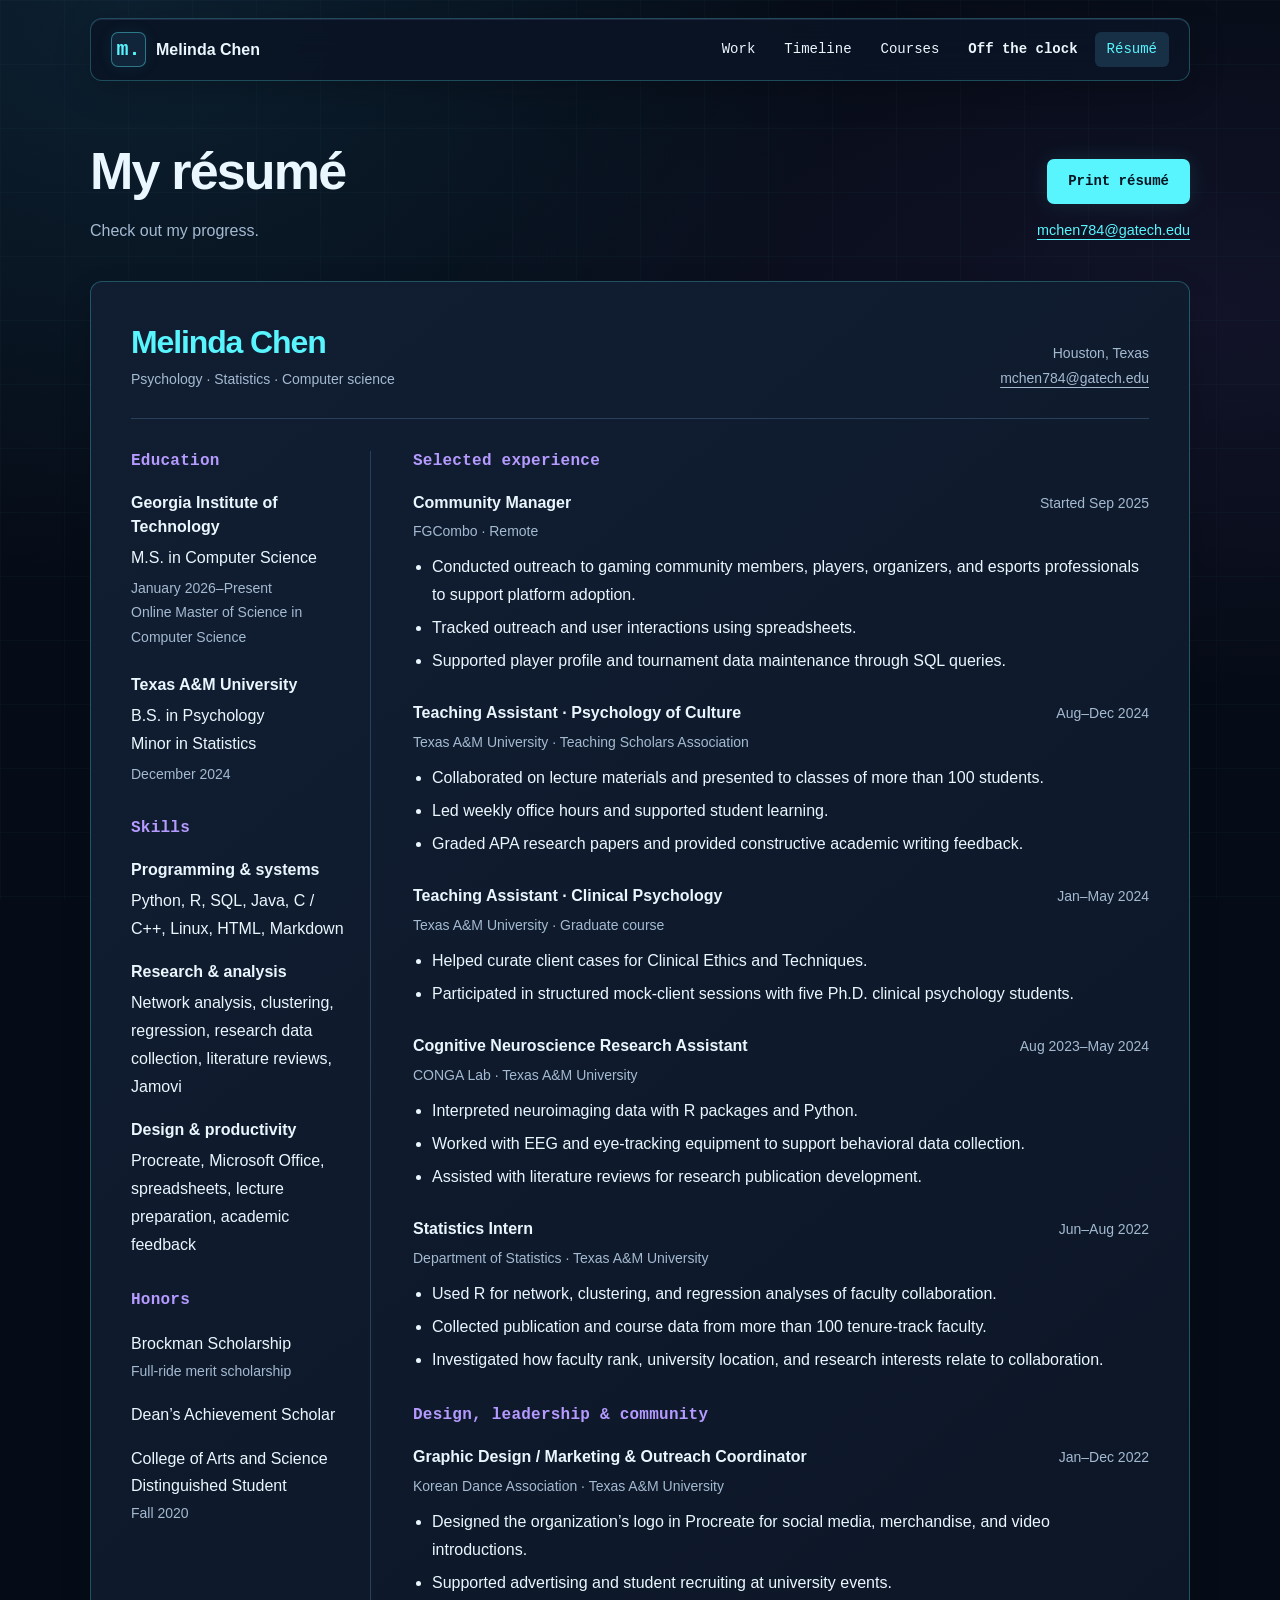
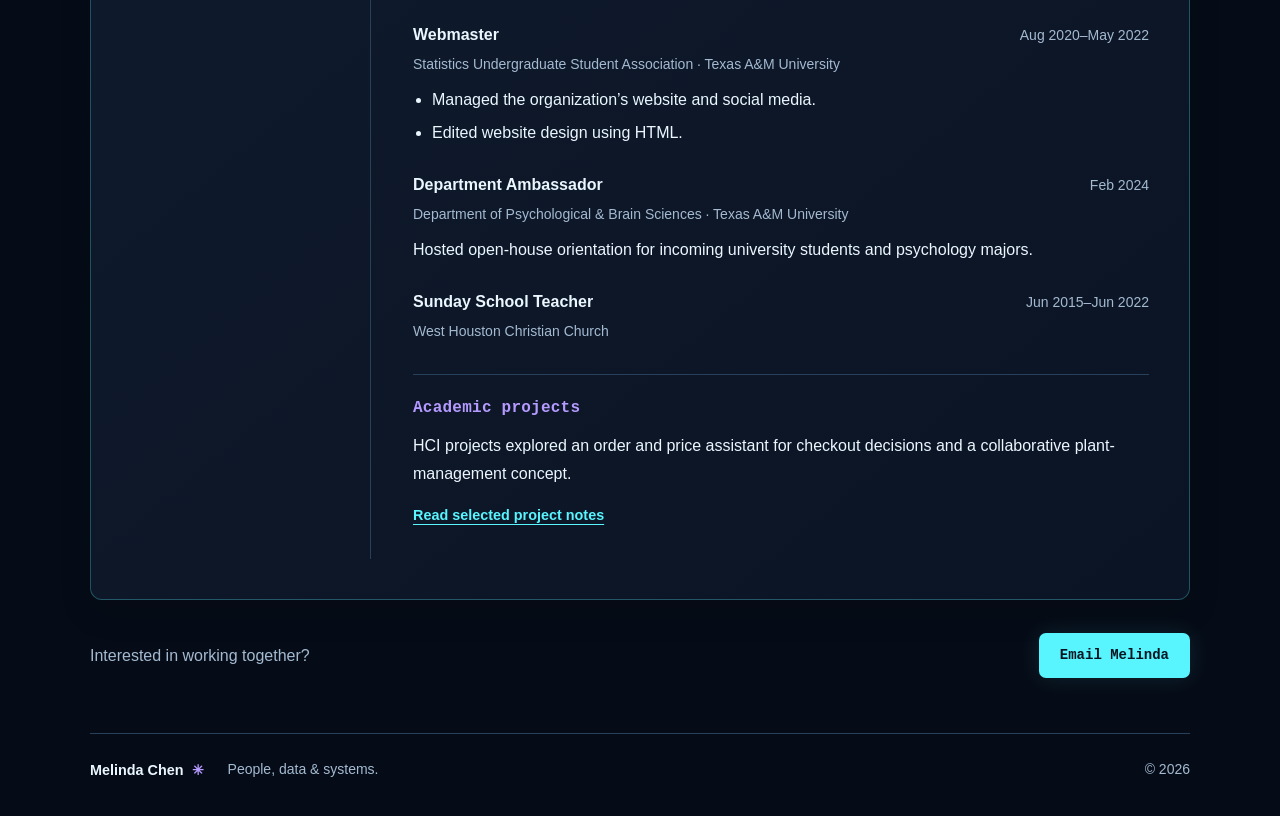
==== commit 86fd54df: "edit content, add slides, add contact socials" ====
--- a/resume.html
+++ b/resume.html
@@ -16,7 +16,7 @@
 <a class="skip-link" href="#main">Skip to content</a>
 <header class="site-header wrap"><a class="wordmark" href="index.html" aria-label="Melinda Chen, home"><span class="monogram" aria-hidden="true">m.</span><span>Melinda Chen</span></a><nav aria-label="Main navigation"><a href="index.html#work">Work</a><a href="index.html#timeline">Timeline</a><a href="index.html#courses">Courses</a><a href="index.html#off-the-clock">Off the clock</a><a href="resume.html" aria-current="page">Résumé</a></nav></header>
 <main id="main">
-<section class="page-intro wrap resume-intro" aria-labelledby="resume-title"><div><h1 id="resume-title">My résumé</h1><p class="page-description">Education, experience, and the skills I’m building.</p></div><div class="page-actions"><button type="button" class="button primary" data-print-resume>Print résumé</button><a class="text-link" href="mailto:mchen784@gatech.edu">mchen784@gatech.edu</a></div></section>
+<section class="page-intro wrap resume-intro" aria-labelledby="resume-title"><div><h1 id="resume-title">My résumé</h1><p class="page-description">Check out my progress.</p></div><div class="page-actions"><button type="button" class="button primary" data-print-resume>Print résumé</button><a class="text-link" href="mailto:mchen784@gatech.edu">mchen784@gatech.edu</a></div></section>
 <div class="wrap resume-sheet"><header class="resume-document-heading"><div><h2>Melinda Chen</h2><p>Psychology · Statistics · Computer science</p></div><p>Houston, Texas<br><a href="mailto:mchen784@gatech.edu">mchen784@gatech.edu</a></p></header>
 <div class="resume-grid"><aside class="resume-sidebar" aria-label="Education and qualifications">
 <section aria-labelledby="resume-education"><h3 id="resume-education">Education</h3><div class="resume-school"><h4>Georgia Institute of Technology</h4><p>M.S. in Computer Science</p><p class="resume-muted">January 2026–Present<br>Online Master of Science in Computer Science</p></div><div class="resume-school"><h4>Texas A&amp;M University</h4><p>B.S. in Psychology<br>Minor in Statistics</p><p class="resume-muted">December 2024</p></div></section>
--- a/styles.css
+++ b/styles.css
@@ -649,3 +649,40 @@
   .course-file h3 { min-height: 0; }
   .course-file p, .course-file-label, .course-file-label span:last-child, .course-file-footer, .course-file-number { color: #333; }
 }
+
+.social-links {
+  display: flex;
+  flex-wrap: wrap;
+  gap: 12px;
+}
+
+.social-link {
+  display: inline-flex;
+  align-items: center;
+  gap: 8px;
+
+  min-height: 44px;
+  padding: 10px 16px;
+  border: 1px solid var(--line);
+  border-radius: 7px;
+
+  background: var(--soft);
+  color: var(--ink);
+  text-decoration: none;
+}
+
+.social-link img {
+  width: 20px;
+  height: 20px;
+  filter: brightness(0) invert(1);
+}
+
+.social-link:hover {
+  border-color: var(--blue);
+  color: var(--blue);
+}
+
+.social-link:focus-visible {
+  outline: 2px solid var(--blue);
+  outline-offset: 4px;
+}
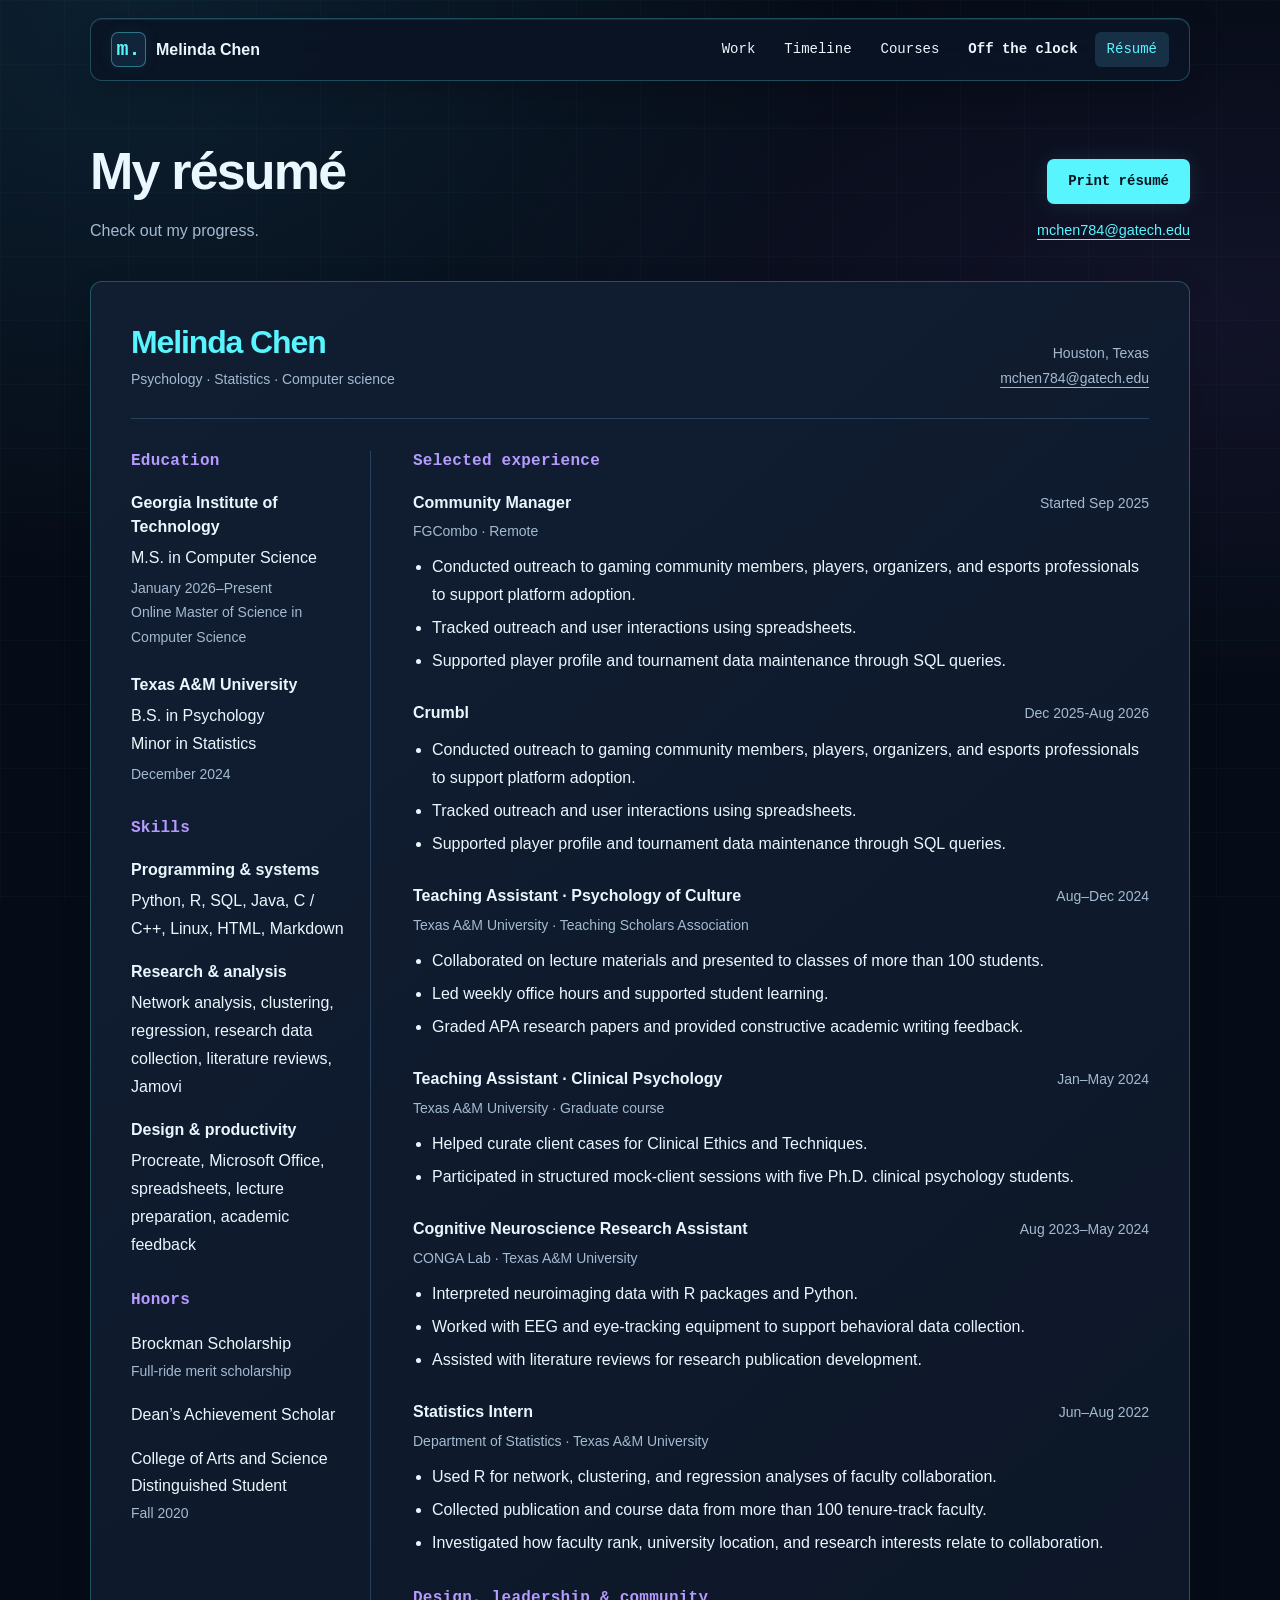
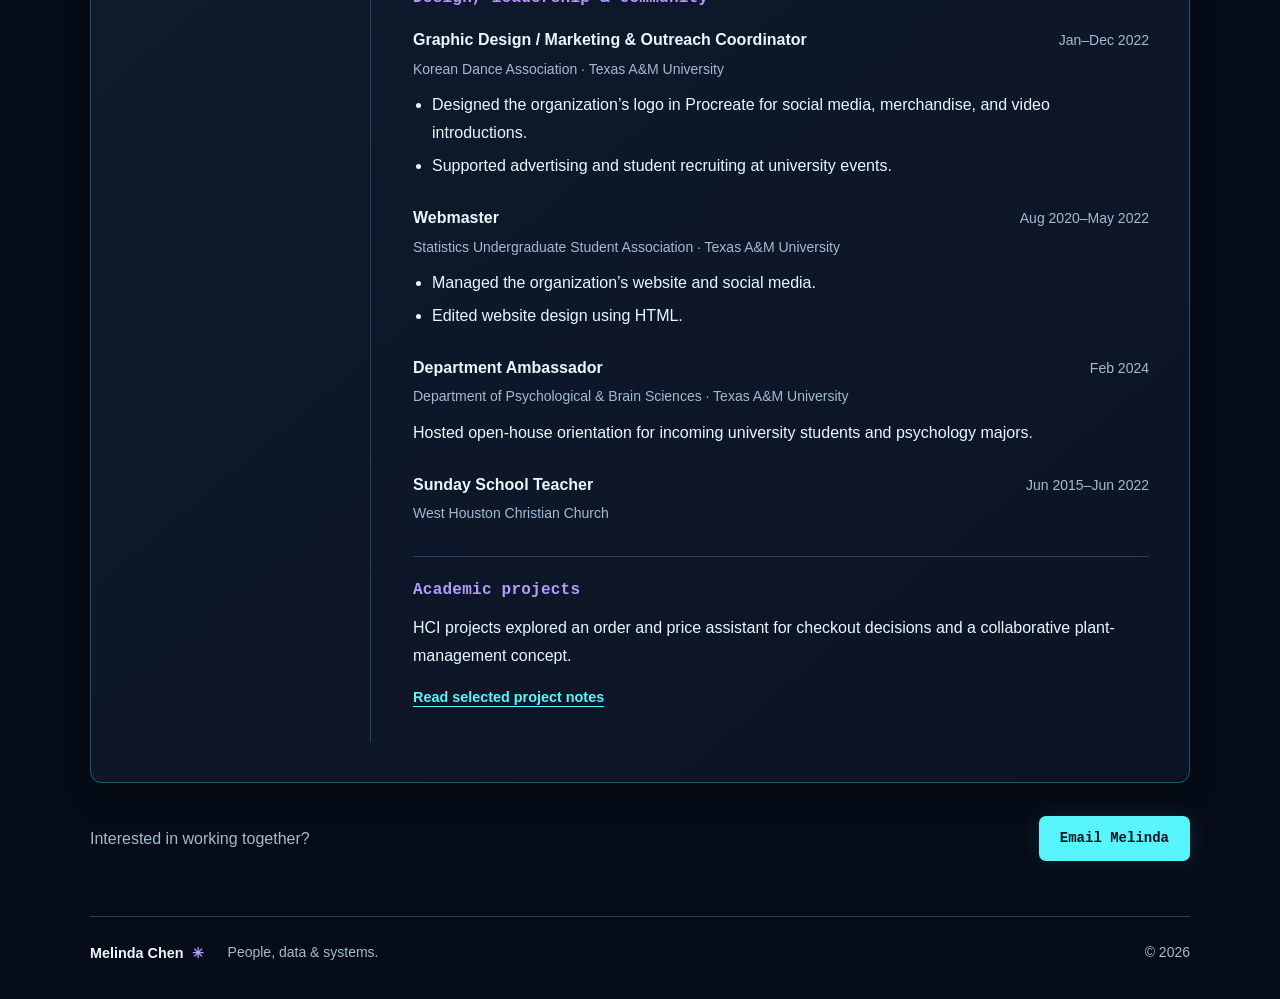
==== commit 3ccd15af: "edited project demos" ====
--- a/resume.html
+++ b/resume.html
@@ -25,6 +25,7 @@
 </aside><div class="resume-main">
 <section aria-labelledby="resume-experience"><h3 id="resume-experience">Selected experience</h3>
 <article class="resume-job"><div class="resume-job-heading"><h4>Community Manager</h4><span>Started Sep 2025</span></div><p class="resume-organization">FGCombo · Remote</p><ul><li>Conducted outreach to gaming community members, players, organizers, and esports professionals to support platform adoption.</li><li>Tracked outreach and user interactions using spreadsheets.</li><li>Supported player profile and tournament data maintenance through SQL queries.</li></ul></article>
+<article class="resume-job"><div class="resume-job-heading"><h4>Crumbl</h4><span>Dec 2025-Aug 2026</span></div><p class="resume-organization"></p><ul><li>Conducted outreach to gaming community members, players, organizers, and esports professionals to support platform adoption.</li><li>Tracked outreach and user interactions using spreadsheets.</li><li>Supported player profile and tournament data maintenance through SQL queries.</li></ul></article>
 <article class="resume-job"><div class="resume-job-heading"><h4>Teaching Assistant · Psychology of Culture</h4><span>Aug–Dec 2024</span></div><p class="resume-organization">Texas A&amp;M University · Teaching Scholars Association</p><ul><li>Collaborated on lecture materials and presented to classes of more than 100 students.</li><li>Led weekly office hours and supported student learning.</li><li>Graded APA research papers and provided constructive academic writing feedback.</li></ul></article>
 <article class="resume-job"><div class="resume-job-heading"><h4>Teaching Assistant · Clinical Psychology</h4><span>Jan–May 2024</span></div><p class="resume-organization">Texas A&amp;M University · Graduate course</p><ul><li>Helped curate client cases for Clinical Ethics and Techniques.</li><li>Participated in structured mock-client sessions with five Ph.D. clinical psychology students.</li></ul></article>
 <article class="resume-job"><div class="resume-job-heading"><h4>Cognitive Neuroscience Research Assistant</h4><span>Aug 2023–May 2024</span></div><p class="resume-organization">CONGA Lab · Texas A&amp;M University</p><ul><li>Interpreted neuroimaging data with R packages and Python.</li><li>Worked with EEG and eye-tracking equipment to support behavioral data collection.</li><li>Assisted with literature reviews for research publication development.</li></ul></article>
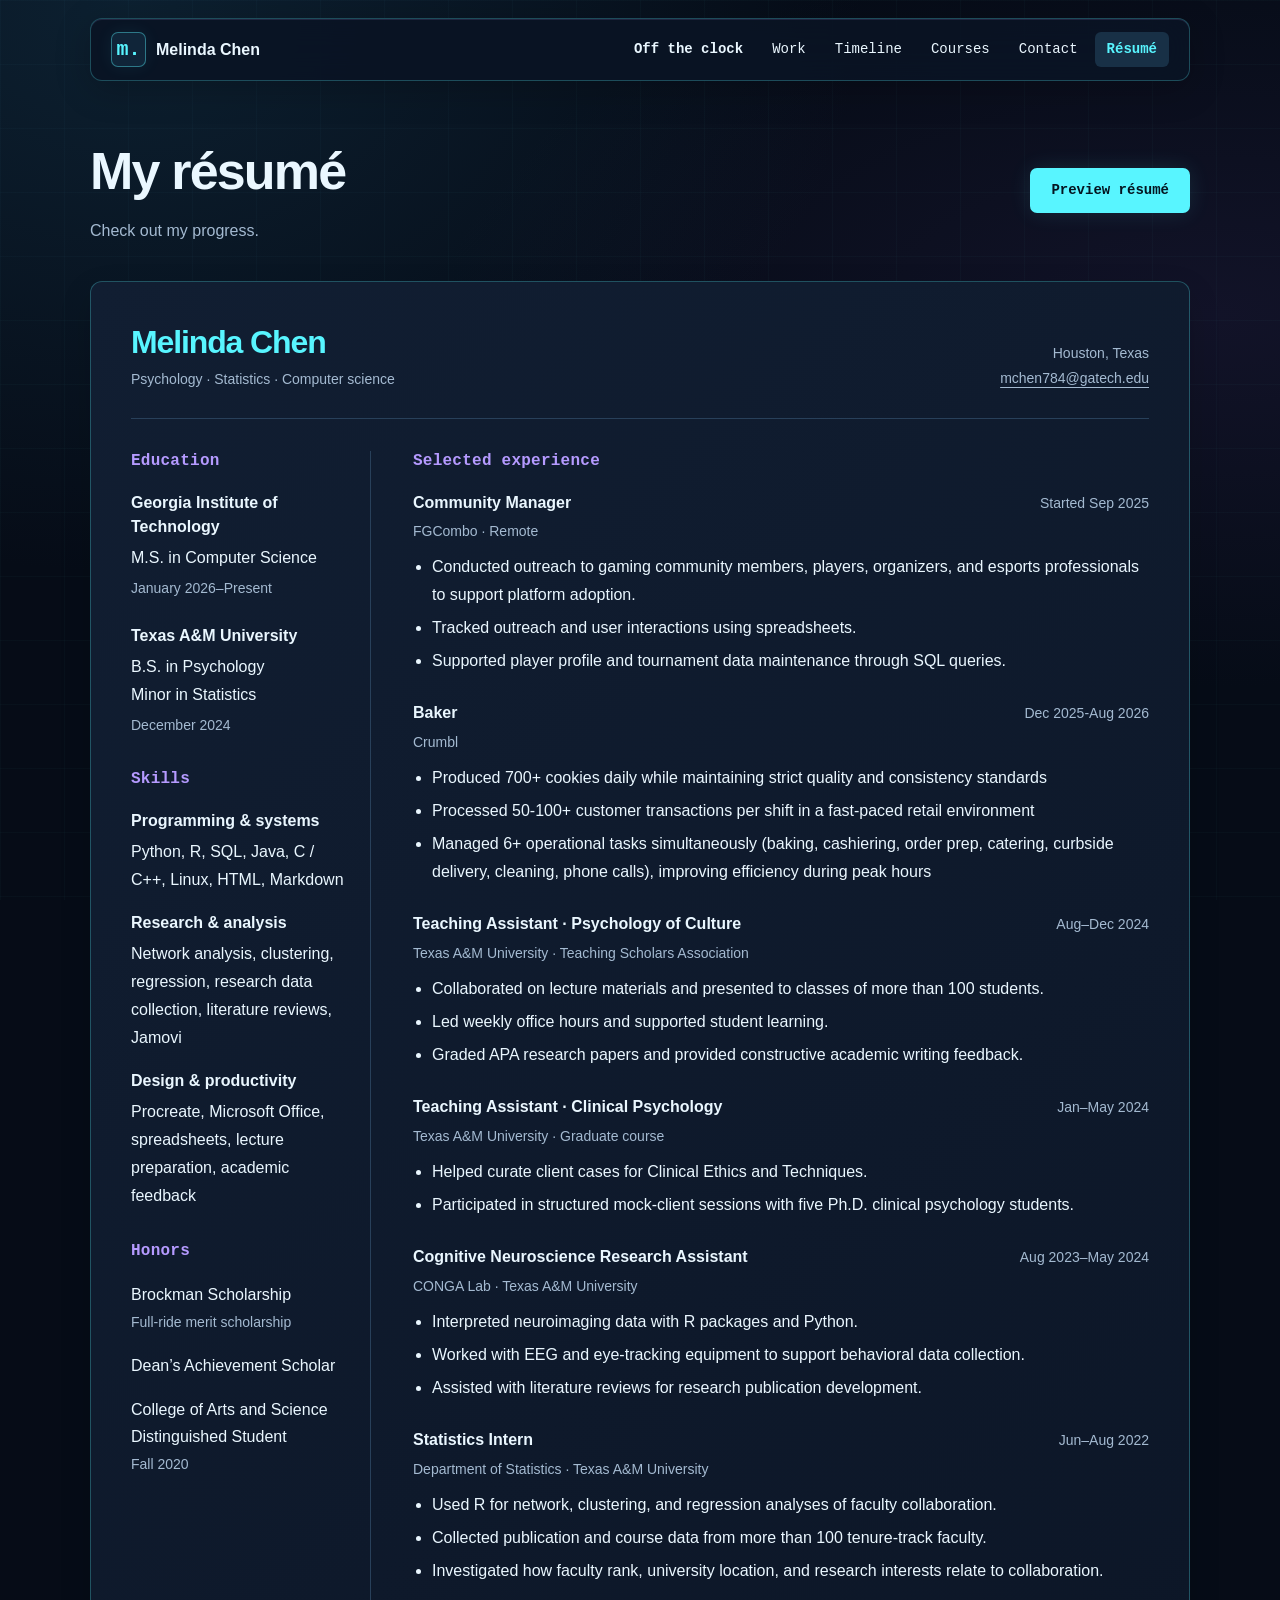
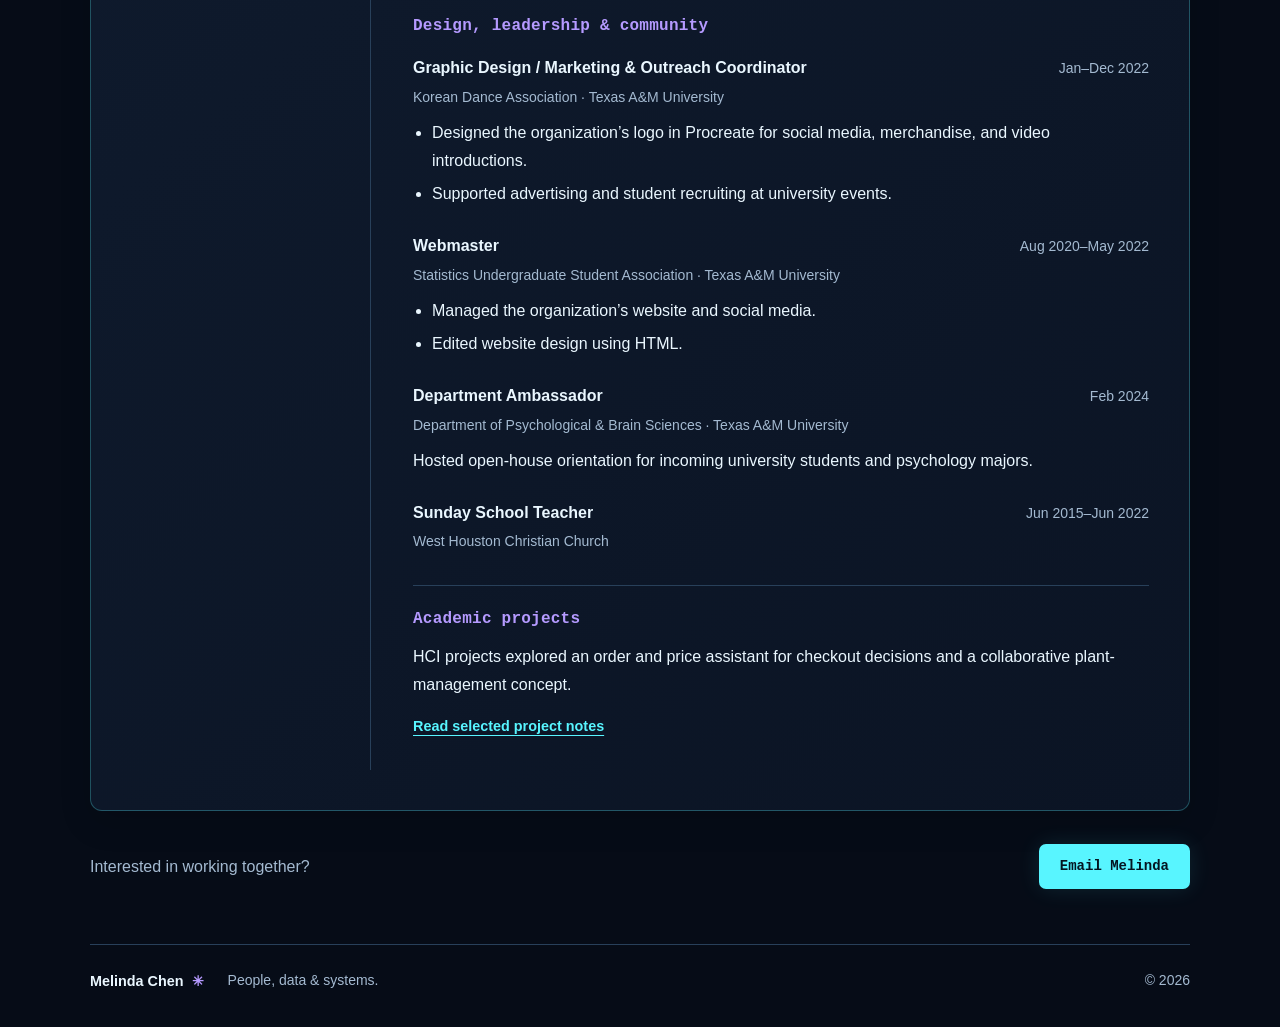
==== commit 3dcfc32f: "from print resume button to preview .pdf resume" ====
--- a/resume.html
+++ b/resume.html
@@ -12,20 +12,128 @@
   <link rel="icon" type="image/svg+xml" href="data:image/svg+xml,%3Csvg xmlns='http://www.w3.org/2000/svg' viewBox='0 0 64 64'%3E%3Crect width='64' height='64' rx='32' fill='%23060c17'/%3E%3Cpath d='M15 44V20h5l12 17 12-17h5v24h-6V30L32 46 21 30v14z' fill='%2358f5ff'/%3E%3C/svg%3E">
   <link rel="stylesheet" href="styles.css">
 </head>
+
 <body class="page-resume">
 <a class="skip-link" href="#main">Skip to content</a>
-<header class="site-header wrap"><a class="wordmark" href="index.html" aria-label="Melinda Chen, home"><span class="monogram" aria-hidden="true">m.</span><span>Melinda Chen</span></a><nav aria-label="Main navigation"><a href="index.html#work">Work</a><a href="index.html#timeline">Timeline</a><a href="index.html#courses">Courses</a><a href="index.html#off-the-clock">Off the clock</a><a href="resume.html" aria-current="page">Résumé</a></nav></header>
+<header class="site-header wrap">
+  <a class="wordmark" href="index.html" aria-label="Melinda Chen, home"><span class="monogram" aria-hidden="true">m.</span><span>Melinda Chen</span></a><nav aria-label="Main navigation">
+    <a href="index.html#off-the-clock">Off the clock</a>    
+    <a href="index.html#work">Work</a>
+    <a href="index.html#timeline">Timeline</a>
+    <a href="index.html#courses">Courses</a>
+    <a href="index.html#contact">Contact</a>
+    <a href="resume.html" class="nav-resume" aria-current="page">Résumé</a>
+  </nav></header>
 <main id="main">
-<section class="page-intro wrap resume-intro" aria-labelledby="resume-title"><div><h1 id="resume-title">My résumé</h1><p class="page-description">Check out my progress.</p></div><div class="page-actions"><button type="button" class="button primary" data-print-resume>Print résumé</button><a class="text-link" href="mailto:mchen784@gatech.edu">mchen784@gatech.edu</a></div></section>
-<div class="wrap resume-sheet"><header class="resume-document-heading"><div><h2>Melinda Chen</h2><p>Psychology · Statistics · Computer science</p></div><p>Houston, Texas<br><a href="mailto:mchen784@gatech.edu">mchen784@gatech.edu</a></p></header>
+  <section class="page-intro wrap resume-intro"
+         aria-labelledby="resume-title">
+  <div>
+    <h1 id="resume-title">My résumé</h1>
+    <p class="page-description">Check out my progress.</p>
+  </div>
+
+  <div class="page-actions">
+    <!-- <a class="text-link" href="mailto:mchen784@gatech.edu">
+      mchen784@gatech.edu
+    </a> -->
+    <a 
+      class="button primary"
+      href="assets/resume_mchen.pdf"
+      target="_blank"
+      rel="noopener"
+    >
+      Preview résumé
+    </a>
+  </div>
+</section>
+
+<!-- <section class="wrap" aria-label="Résumé PDF preview"
+         style="margin-top: 24px; margin-bottom: 40px;">
+  <iframe
+    src="assets/resume_mchen.pdf"
+    title="Melinda Chen’s résumé"
+    style="display: block; width: 100%; height: 85vh;
+           border: 0; border-radius: 12px; background: white;"
+  ></iframe>
+
+  <p>
+    <a class="text-link"
+       href="assets/resume_mchen.pdf"
+       target="_blank"
+       rel="noopener">
+      Open PDF in a new tab
+    </a>
+  </p>
+</section> -->
+
+<!-- <section class="page-intro wrap resume-intro" aria-labelledby="resume-title"><div><h1 id="resume-title">My résumé</h1><p class="page-description">Check out my progress.</p></div><div class="page-actions">
+  
+    <!-- this line below is for print resume from built-in html page -->
+    <!-- <button type="button" class="button primary" data-print-resume>Print résumé</button><a class="text-link" href="mailto:mchen784@gatech.edu">mchen784@gatech.edu</a></div></section> -->
+    <!-- <button
+    type="button"
+    class="button primary"
+    onclick="document.getElementById('resume-preview').showModal()"
+    >
+    Preview résumé
+    </button>
+      <dialog
+        id="resume-preview"
+        aria-label="Résumé preview"
+        style="width: min(900px, 92vw); padding: 20px; border: 0;
+              border-radius: 16px; background: #101827; color: white;"
+      >
+        <form method="dialog" style="text-align: right; margin-bottom: 12px;">
+          <button type="submit" class="button" autofocus>Close</button>
+        </form>
+
+        <iframe
+          src="assets/resume_mchen.pdf"
+          title="Melinda Chen’s résumé"
+          style="display: block; width: 100%; height: 65vh;
+                border: 0; background: white;"
+        ></iframe>
+
+        <p>
+          <a class="text-link"
+            href="assets/resume_mchen.pdf"
+            target="_blank"
+            rel="noopener">
+            Open PDF in a new tab
+          </a>
+        </p>
+      </dialog>
+      <section class="wrap" aria-label="Résumé PDF preview"
+      style="margin-top: 24px; margin-bottom: 40px;">  -->
+  
+<!--******* built-in preview of resume on html page ***********-->
+<!-- <iframe
+src="assets/resume_mchen.pdf"
+title="Melinda Chen’s résumé"
+style="display: block; width: 100%; height: 85vh;
+      border: 0; border-radius: 12px; background: white;"
+></iframe>
+
+<p>
+<a class="text-link"
+  href="assets/resume_mchen.pdf"
+  target="_blank"
+  rel="noopener">
+ Open PDF in a new tab
+</a>
+</p>
+</section> -->
+
+  <div class="wrap resume-sheet"><header class="resume-document-heading"><div><h2>Melinda Chen</h2><p>Psychology · Statistics · Computer science</p></div><p>Houston, Texas<br><a href="mailto:mchen784@gatech.edu">mchen784@gatech.edu</a></p></header>
 <div class="resume-grid"><aside class="resume-sidebar" aria-label="Education and qualifications">
-<section aria-labelledby="resume-education"><h3 id="resume-education">Education</h3><div class="resume-school"><h4>Georgia Institute of Technology</h4><p>M.S. in Computer Science</p><p class="resume-muted">January 2026–Present<br>Online Master of Science in Computer Science</p></div><div class="resume-school"><h4>Texas A&amp;M University</h4><p>B.S. in Psychology<br>Minor in Statistics</p><p class="resume-muted">December 2024</p></div></section>
+<section aria-labelledby="resume-education"><h3 id="resume-education">Education</h3><div class="resume-school"><h4>Georgia Institute of Technology</h4><p>M.S. in Computer Science</p><p class="resume-muted">January 2026–Present</p></div><div class="resume-school"><h4>Texas A&amp;M University</h4><p>B.S. in Psychology<br>Minor in Statistics</p><p class="resume-muted">December 2024</p></div></section>
 <section aria-labelledby="resume-skills"><h3 id="resume-skills">Skills</h3><h4>Programming &amp; systems</h4><p>Python, R, SQL, Java, C / C++, Linux, HTML, Markdown</p><h4>Research &amp; analysis</h4><p>Network analysis, clustering, regression, research data collection, literature reviews, Jamovi</p><h4>Design &amp; productivity</h4><p>Procreate, Microsoft Office, spreadsheets, lecture preparation, academic feedback</p></section>
 <section aria-labelledby="resume-honors"><h3 id="resume-honors">Honors</h3><ul class="resume-plain-list"><li>Brockman Scholarship<span>Full-ride merit scholarship</span></li><li>Dean’s Achievement Scholar</li><li>College of Arts and Science Distinguished Student<span>Fall 2020</span></li></ul></section>
 </aside><div class="resume-main">
 <section aria-labelledby="resume-experience"><h3 id="resume-experience">Selected experience</h3>
 <article class="resume-job"><div class="resume-job-heading"><h4>Community Manager</h4><span>Started Sep 2025</span></div><p class="resume-organization">FGCombo · Remote</p><ul><li>Conducted outreach to gaming community members, players, organizers, and esports professionals to support platform adoption.</li><li>Tracked outreach and user interactions using spreadsheets.</li><li>Supported player profile and tournament data maintenance through SQL queries.</li></ul></article>
-<article class="resume-job"><div class="resume-job-heading"><h4>Crumbl</h4><span>Dec 2025-Aug 2026</span></div><p class="resume-organization"></p><ul><li>Conducted outreach to gaming community members, players, organizers, and esports professionals to support platform adoption.</li><li>Tracked outreach and user interactions using spreadsheets.</li><li>Supported player profile and tournament data maintenance through SQL queries.</li></ul></article>
+<article class="resume-job"><div class="resume-job-heading"><h4>Baker</h4><span>Dec 2025-Aug 2026</span></div><p class="resume-organization">Crumbl</p><ul><li>Produced 700+ cookies daily while maintaining strict quality and consistency standards</li><li>Processed 50-100+ customer transactions per shift in a fast-paced retail environment</li><li>Managed 6+ operational tasks simultaneously (baking, cashiering, order prep, catering, curbside delivery, cleaning,
+  phone calls), improving efficiency during peak hours</li></ul></article>
 <article class="resume-job"><div class="resume-job-heading"><h4>Teaching Assistant · Psychology of Culture</h4><span>Aug–Dec 2024</span></div><p class="resume-organization">Texas A&amp;M University · Teaching Scholars Association</p><ul><li>Collaborated on lecture materials and presented to classes of more than 100 students.</li><li>Led weekly office hours and supported student learning.</li><li>Graded APA research papers and provided constructive academic writing feedback.</li></ul></article>
 <article class="resume-job"><div class="resume-job-heading"><h4>Teaching Assistant · Clinical Psychology</h4><span>Jan–May 2024</span></div><p class="resume-organization">Texas A&amp;M University · Graduate course</p><ul><li>Helped curate client cases for Clinical Ethics and Techniques.</li><li>Participated in structured mock-client sessions with five Ph.D. clinical psychology students.</li></ul></article>
 <article class="resume-job"><div class="resume-job-heading"><h4>Cognitive Neuroscience Research Assistant</h4><span>Aug 2023–May 2024</span></div><p class="resume-organization">CONGA Lab · Texas A&amp;M University</p><ul><li>Interpreted neuroimaging data with R packages and Python.</li><li>Worked with EEG and eye-tracking equipment to support behavioral data collection.</li><li>Assisted with literature reviews for research publication development.</li></ul></article>
--- a/styles.css
+++ b/styles.css
@@ -597,7 +597,23 @@
   .vault-window { display: none !important; }
   .dossier-meta { margin-bottom: 18px; }
 }
-
+.project-demo {
+  margin: 24px 0;
+}
+
+.project-demo video {
+  display: block;
+  width: 100%;
+  height: auto;
+  border-radius: 8px;
+  background: #0d1422;
+}
+
+.project-demo figcaption {
+  margin-top: 10px;
+  font-size: 0.875rem;
+  color: #4b6072;
+}
 /* Relevant courses: a continuous, seamless horizontal archive ticker. */
 .courses-section { padding-block: 28px 64px; }
 .courses-heading { display: flex; justify-content: space-between; align-items: center; gap: 24px; margin-bottom: 25px; }
@@ -686,3 +702,19 @@
   outline: 2px solid var(--blue);
   outline-offset: 4px;
 }
+nav a.nav-resume {
+  font-weight: 700;
+  color: #7dd3fc;
+}
+
+.resume-intro {
+  display: flex;
+  align-items: center;
+  justify-content: space-between;
+  flex-wrap: wrap;
+  gap: 20px;
+}
+
+.resume-intro .page-actions {
+  margin-left: auto;
+}
